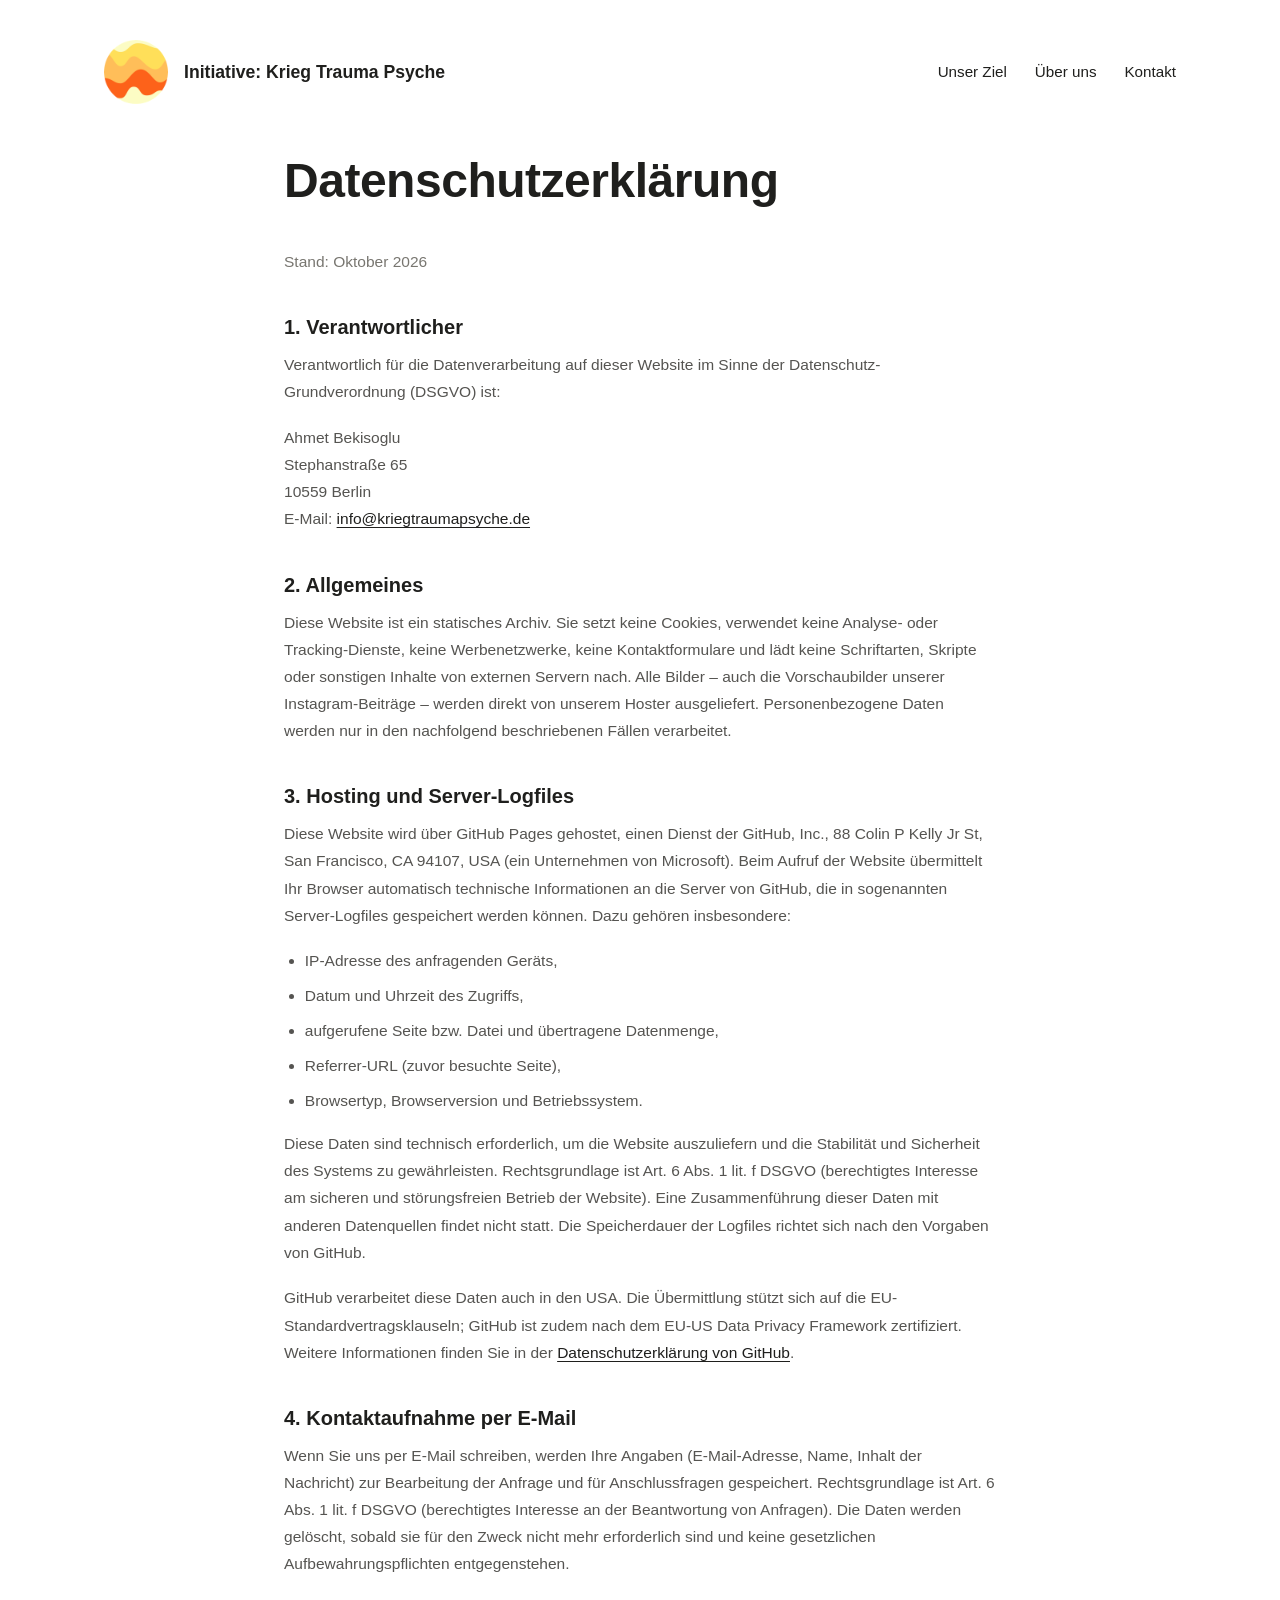
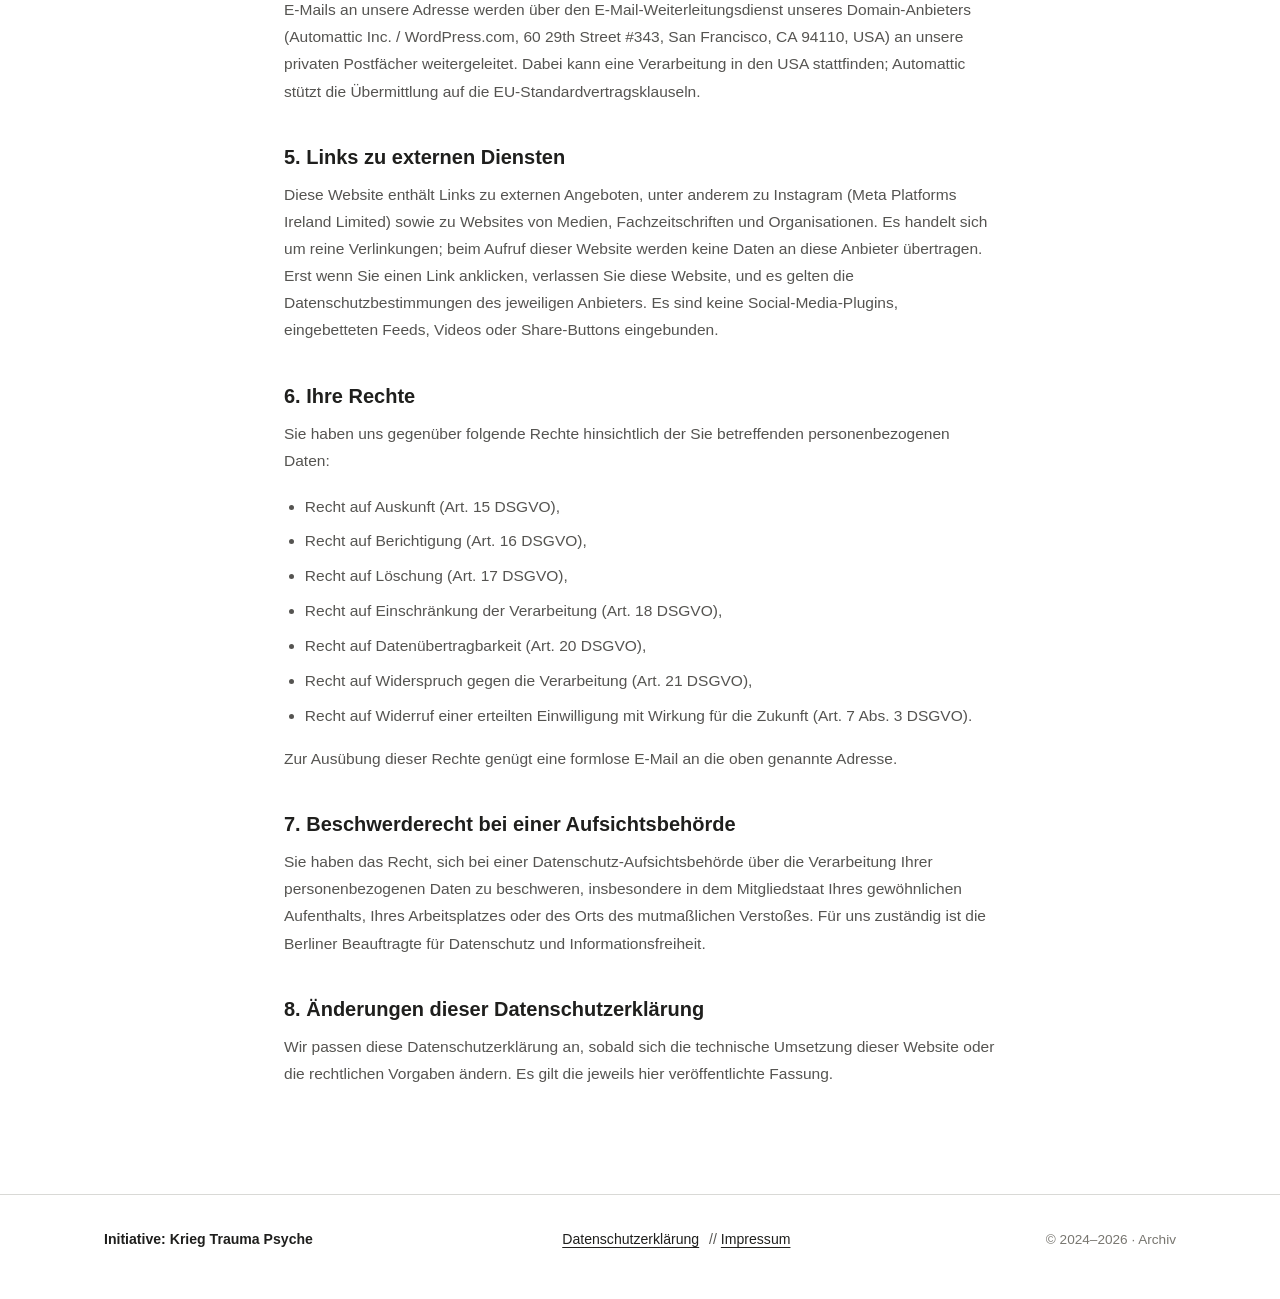
==== datenschutzerklarung/index.html @ 4f248b0d "Add files via upload" ====
<!doctype html>
<html lang="de">
<head>
  <meta charset="utf-8">
  <meta name="viewport" content="width=device-width, initial-scale=1">
  <title>Datenschutzerklärung – Initiative: Krieg Trauma Psyche</title>
  <meta name="robots" content="noindex">
  <link rel="canonical" href="https://kriegtraumapsyche.de/datenschutzerklarung/">
  <link rel="icon" href="../favicon.png" type="image/png">
  <link rel="apple-touch-icon" href="../apple-touch-icon.png">
  <link rel="stylesheet" href="../assets/css/style.css">
</head>
<body>
  <a class="skip-link" href="#inhalt">Zum Inhalt springen</a>

  <header class="site-header">
    <div class="wrap site-header__inner">
      <a class="brand" href="../" aria-label="Startseite: Initiative Krieg Trauma Psyche">
        <img src="../assets/img/logo.png" alt="" width="64" height="64">
        <span>Initiative: Krieg Trauma Psyche</span>
      </a>
      <nav class="site-nav" aria-label="Hauptnavigation">
        <ul>
          <li><a href="../unser-ziel/">Unser Ziel</a></li>
          <li><a href="../uber-uns/">Über uns</a></li>
          <li><a href="../#kontakt">Kontakt</a></li>
        </ul>
      </nav>
    </div>
  </header>

  <main id="inhalt" class="page legal">
    <article class="wrap wrap--narrow">
      <h1>Datenschutzerklärung</h1>
      <p class="meta">Stand: Oktober 2026</p>

      <h2>1. Verantwortlicher</h2>
      <p>Verantwortlich für die Datenverarbeitung auf dieser Website im Sinne der Datenschutz-Grundverordnung (DSGVO) ist:</p>
      <p>
        Ahmet Bekisoglu<br>
        Stephanstraße 65<br>
        10559 Berlin<br>
        E-Mail: <a href="mailto:info@kriegtraumapsyche.de">info@kriegtraumapsyche.de</a>
      </p>

      <h2>2. Allgemeines</h2>
      <p>Diese Website ist ein statisches Archiv. Sie setzt keine Cookies, verwendet keine Analyse- oder Tracking-Dienste, keine Werbenetzwerke, keine Kontaktformulare und lädt keine Schriftarten, Skripte oder sonstigen Inhalte von externen Servern nach. Alle Bilder – auch die Vorschaubilder unserer Instagram-Beiträge – werden direkt von unserem Hoster ausgeliefert. Personenbezogene Daten werden nur in den nachfolgend beschriebenen Fällen verarbeitet.</p>

      <h2>3. Hosting und Server-Logfiles</h2>
      <p>Diese Website wird über GitHub Pages gehostet, einen Dienst der GitHub, Inc., 88 Colin P Kelly Jr St, San Francisco, CA 94107, USA (ein Unternehmen von Microsoft). Beim Aufruf der Website übermittelt Ihr Browser automatisch technische Informationen an die Server von GitHub, die in sogenannten Server-Logfiles gespeichert werden können. Dazu gehören insbesondere:</p>
      <ul>
        <li>IP-Adresse des anfragenden Geräts,</li>
        <li>Datum und Uhrzeit des Zugriffs,</li>
        <li>aufgerufene Seite bzw. Datei und übertragene Datenmenge,</li>
        <li>Referrer-URL (zuvor besuchte Seite),</li>
        <li>Browsertyp, Browserversion und Betriebssystem.</li>
      </ul>
      <p>Diese Daten sind technisch erforderlich, um die Website auszuliefern und die Stabilität und Sicherheit des Systems zu gewährleisten. Rechtsgrundlage ist Art. 6 Abs. 1 lit. f DSGVO (berechtigtes Interesse am sicheren und störungsfreien Betrieb der Website). Eine Zusammenführung dieser Daten mit anderen Datenquellen findet nicht statt. Die Speicherdauer der Logfiles richtet sich nach den Vorgaben von GitHub.</p>
      <p>GitHub verarbeitet diese Daten auch in den USA. Die Übermittlung stützt sich auf die EU-Standardvertragsklauseln; GitHub ist zudem nach dem EU-US Data Privacy Framework zertifiziert. Weitere Informationen finden Sie in der <a href="https://docs.github.com/de/site-policy/privacy-policies/github-general-privacy-statement" rel="noopener">Datenschutzerklärung von GitHub</a>.</p>

      <h2>4. Kontaktaufnahme per E-Mail</h2>
      <p>Wenn Sie uns per E-Mail schreiben, werden Ihre Angaben (E-Mail-Adresse, Name, Inhalt der Nachricht) zur Bearbeitung der Anfrage und für Anschlussfragen gespeichert. Rechtsgrundlage ist Art. 6 Abs. 1 lit. f DSGVO (berechtigtes Interesse an der Beantwortung von Anfragen). Die Daten werden gelöscht, sobald sie für den Zweck nicht mehr erforderlich sind und keine gesetzlichen Aufbewahrungspflichten entgegenstehen.</p>
      <p>E-Mails an unsere Adresse werden über den E-Mail-Weiterleitungsdienst unseres Domain-Anbieters (Automattic Inc. / WordPress.com, 60 29th Street #343, San Francisco, CA 94110, USA) an unsere privaten Postfächer weitergeleitet. Dabei kann eine Verarbeitung in den USA stattfinden; Automattic stützt die Übermittlung auf die EU-Standardvertragsklauseln.</p>

      <h2>5. Links zu externen Diensten</h2>
      <p>Diese Website enthält Links zu externen Angeboten, unter anderem zu Instagram (Meta Platforms Ireland Limited) sowie zu Websites von Medien, Fachzeitschriften und Organisationen. Es handelt sich um reine Verlinkungen; beim Aufruf dieser Website werden keine Daten an diese Anbieter übertragen. Erst wenn Sie einen Link anklicken, verlassen Sie diese Website, und es gelten die Datenschutzbestimmungen des jeweiligen Anbieters. Es sind keine Social-Media-Plugins, eingebetteten Feeds, Videos oder Share-Buttons eingebunden.</p>

      <h2>6. Ihre Rechte</h2>
      <p>Sie haben uns gegenüber folgende Rechte hinsichtlich der Sie betreffenden personenbezogenen Daten:</p>
      <ul>
        <li>Recht auf Auskunft (Art. 15 DSGVO),</li>
        <li>Recht auf Berichtigung (Art. 16 DSGVO),</li>
        <li>Recht auf Löschung (Art. 17 DSGVO),</li>
        <li>Recht auf Einschränkung der Verarbeitung (Art. 18 DSGVO),</li>
        <li>Recht auf Datenübertragbarkeit (Art. 20 DSGVO),</li>
        <li>Recht auf Widerspruch gegen die Verarbeitung (Art. 21 DSGVO),</li>
        <li>Recht auf Widerruf einer erteilten Einwilligung mit Wirkung für die Zukunft (Art. 7 Abs. 3 DSGVO).</li>
      </ul>
      <p>Zur Ausübung dieser Rechte genügt eine formlose E-Mail an die oben genannte Adresse.</p>

      <h2>7. Beschwerderecht bei einer Aufsichtsbehörde</h2>
      <p>Sie haben das Recht, sich bei einer Datenschutz-Aufsichtsbehörde über die Verarbeitung Ihrer personenbezogenen Daten zu beschweren, insbesondere in dem Mitgliedstaat Ihres gewöhnlichen Aufenthalts, Ihres Arbeitsplatzes oder des Orts des mutmaßlichen Verstoßes. Für uns zuständig ist die Berliner Beauftragte für Datenschutz und Informationsfreiheit.</p>

      <h2>8. Änderungen dieser Datenschutzerklärung</h2>
      <p>Wir passen diese Datenschutzerklärung an, sobald sich die technische Umsetzung dieser Website oder die rechtlichen Vorgaben ändern. Es gilt die jeweils hier veröffentlichte Fassung.</p>
    </article>
  </main>

  <footer class="site-footer">
    <div class="wrap site-footer__inner">
      <a class="site-footer__title" href="../">Initiative: Krieg Trauma Psyche</a>
      <nav aria-label="Rechtliches">
        <a href="./" aria-current="page">Datenschutzerklärung</a> //
        <a href="../impressum/">Impressum</a>
      </nav>
      <small>© 2024–2026 · Archiv</small>
    </div>
  </footer>
</body>
</html>
---- assets/css/style.css ----
/* Initiative: Krieg Trauma Psyche – statische Website (GitHub Pages)
   Keine externen Schriften, keine Skripte, keine Cookies. */

:root {
  --bg: #ffffff;
  --bg-soft: #f6f5f2;
  --text: #555451;
  --heading: #1f1f1d;
  --muted: #787670;
  --line: #d9d9d6;
  --accent: #c4511f;      /* Orange aus dem Logo, dunkel genug für Text auf Weiß */
  --accent-soft: #fdf1e3; /* helles Gelb-Orange aus dem Logo */
  --radius: 10px;
  --wrap: 1120px;
  --font: -apple-system, BlinkMacSystemFont, "Segoe UI", Roboto, Oxygen-Sans, Ubuntu, Cantarell, "Helvetica Neue", sans-serif;
}

*, *::before, *::after { box-sizing: border-box; }

html { -webkit-text-size-adjust: 100%; scroll-behavior: smooth; }

body {
  margin: 0;
  background: var(--bg);
  color: var(--text);
  font-family: var(--font);
  font-size: 1rem;
  line-height: 1.75;
}

img { max-width: 100%; height: auto; display: block; }

a { color: var(--heading); text-decoration: underline; text-underline-offset: 3px; text-decoration-thickness: 1px; }
a:hover { color: var(--accent); }
a:focus-visible { outline: 2px solid var(--accent); outline-offset: 3px; border-radius: 2px; }

h1, h2, h3, h4 { color: var(--heading); line-height: 1.2; margin: 0 0 .6em; }
h1 { font-size: clamp(2rem, 4.5vw, 3rem); font-weight: 700; letter-spacing: -.01em; }
h2 { font-size: clamp(1.6rem, 3vw, 2.1rem); font-weight: 700; }
h3 { font-size: 1.15rem; font-weight: 700; }
p { margin: 0 0 1.2em; }

.wrap { width: 100%; max-width: var(--wrap); margin: 0 auto; padding: 0 24px; }
.wrap--narrow { max-width: 760px; }

.skip-link { position: absolute; left: -9999px; top: 0; }
.skip-link:focus { left: 16px; top: 16px; background: var(--heading); color: #fff; padding: 8px 14px; z-index: 10; }

/* ---------- Kopfbereich ---------- */
.site-header { padding: 40px 0 24px; }
.site-header__inner { display: flex; align-items: center; justify-content: space-between; gap: 24px; }
.brand { display: flex; align-items: center; gap: 16px; text-decoration: none; color: var(--heading); }
.brand img { width: 64px; height: 64px; }
.brand span { font-weight: 700; font-size: 1.1rem; line-height: 1.3; }
.site-nav ul { list-style: none; display: flex; gap: 28px; margin: 0; padding: 0; }
.site-nav a { text-decoration: none; font-size: .95rem; color: var(--heading); padding: 4px 0; border-bottom: 1px solid transparent; }
.site-nav a:hover, .site-nav a[aria-current="page"] { border-bottom-color: currentColor; color: var(--heading); }

/* ---------- Archiv-Hinweis ---------- */
.notice {
  background: var(--accent-soft);
  border-left: 4px solid var(--accent);
  border-radius: var(--radius);
  padding: 20px 24px;
  margin: 8px 0 0;
  font-size: 1.02rem;
  color: var(--heading);
}
.notice strong { display: block; margin-bottom: 4px; text-transform: uppercase; letter-spacing: .06em; font-size: .78rem; color: var(--accent); }
.notice p:last-child { margin-bottom: 0; }

/* ---------- Abschnitte ---------- */
.section { padding: 72px 0; }
.section--soft { background: var(--bg-soft); }
.section__lead { font-size: 1.12rem; font-weight: 600; color: var(--heading); max-width: 820px; line-height: 1.6; }

.hero { padding: 32px 0 8px; }

.split { display: grid; grid-template-columns: 1fr 1fr; gap: 56px; align-items: center; }
.split__text p { font-size: 1.05rem; }

.gallery { display: grid; grid-template-columns: 1fr 1fr; gap: 8px; }
.gallery img { width: 100%; height: 100%; aspect-ratio: 4 / 5; object-fit: cover; border-radius: 4px; }

.link-arrow { font-weight: 700; }
.link-arrow::after { content: " →"; }

/* Karten: Vorträge, Social Media, Fokus-Setting */
.cards { display: grid; grid-template-columns: repeat(3, 1fr); gap: 40px; margin-top: 48px; }
.card img { width: 100%; max-width: 260px; aspect-ratio: 1; object-fit: contain; margin: 0 auto 20px; mix-blend-mode: multiply; } /* weißer Bildhintergrund verschmilzt mit Beige */
.card h3 { margin-bottom: .5em; }
.card p { font-size: .95rem; margin: 0; }

/* Auszeichnungen */
.awards { display: grid; grid-template-columns: 1fr 1fr; gap: 24px; margin-top: 32px; }
.award { border: 1px solid var(--line); border-radius: var(--radius); padding: 28px; background: var(--bg); }
.award__year { display: inline-block; font-size: .8rem; font-weight: 700; color: var(--accent); letter-spacing: .06em; text-transform: uppercase; margin-bottom: 8px; }
.award h3 { font-size: 1.3rem; margin: 0 0 .3em; hyphens: auto; }
.award p { margin: 0; color: var(--muted); font-size: .95rem; }

/* Instagram-Archiv (lokale Vorschaubilder, keine Einbettung) */
.insta { display: grid; grid-template-columns: repeat(3, 1fr); gap: 8px; margin-top: 32px; }
.insta a { display: block; overflow: hidden; border-radius: 4px; }
.insta img { width: 100%; aspect-ratio: 1; object-fit: cover; transition: transform .3s ease, opacity .3s ease; }
.insta a:hover img { transform: scale(1.03); opacity: .9; }
.insta-more { margin-top: 20px; }

/* Team */
.team { display: grid; grid-template-columns: 1fr 1fr; gap: 56px; margin-top: 40px; }
.person { display: grid; grid-template-columns: 160px 1fr; gap: 28px; align-items: start; }
.person img { width: 160px; height: 160px; border-radius: 50%; object-fit: cover; background: var(--bg-soft); }
.person h3 { font-size: 1.5rem; margin-bottom: .4em; }
.person p { margin: 0; }

/* Kontakt */
.contact { display: grid; grid-template-columns: 1.2fr 1fr; gap: 56px; align-items: start; }
.contact__box { border: 1px solid var(--line); border-radius: var(--radius); padding: 28px; }
.contact__box dl { margin: 0; }
.contact__box dt { font-size: .8rem; text-transform: uppercase; letter-spacing: .06em; color: var(--muted); }
.contact__box dd { margin: 0 0 16px; font-size: 1.05rem; }
.contact__box dd:last-child { margin-bottom: 0; }
.button {
  display: inline-block; background: var(--heading); color: #fff; text-decoration: none;
  padding: 12px 22px; border-radius: 999px; font-weight: 600; font-size: .95rem; margin-top: 8px;
}
.button:hover { background: var(--accent); color: #fff; }

/* ---------- Unterseiten (Fließtext) ---------- */
.page { padding: 24px 0 88px; }
.page h1 { margin-bottom: .8em; }
.page h2 { font-size: 1.45rem; margin-top: 2em; }
.page h3 { font-size: 1.1rem; margin-top: 1.6em; }
.page figure { margin: 2.2em 0; }
.page figure img { width: 100%; border-radius: 4px; }
.page figcaption { font-size: .85rem; color: var(--muted); margin-top: 10px; line-height: 1.5; overflow-wrap: anywhere; }
.page blockquote { margin: 1.6em 0; padding: 4px 0 4px 22px; border-left: 3px solid var(--accent); font-style: italic; color: var(--heading); }
.page ul, .page ol { padding-left: 1.3em; }
.page li { margin-bottom: .5em; }
.sources { font-size: .88rem; line-height: 1.6; list-style: none; padding-left: 0 !important; overflow-wrap: anywhere; }
.sources li { padding-left: 2.2em; text-indent: -2.2em; }
.legal h2 { font-size: 1.25rem; }
.legal p, .legal li { font-size: .97rem; }
.meta { color: var(--muted); font-size: .9rem; }

/* ---------- Fußbereich ---------- */
.site-footer { border-top: 1px solid var(--line); padding: 32px 0 48px; font-size: .88rem; }
.site-footer__inner { display: flex; justify-content: space-between; gap: 16px 32px; flex-wrap: wrap; align-items: baseline; }
.site-footer__title { font-weight: 700; color: var(--heading); text-decoration: none; }
.site-footer nav a { margin-right: 6px; }
.site-footer small { color: var(--muted); font-size: .85rem; }

/* ---------- Mobil ---------- */
@media (max-width: 900px) {
  .split, .contact { grid-template-columns: 1fr; gap: 40px; }
  .cards { grid-template-columns: 1fr; gap: 48px; }
  .card { max-width: 520px; }
  .card img { margin-left: 0; max-width: 200px; }
  .team { grid-template-columns: 1fr; gap: 40px; }
}

@media (max-width: 600px) {
  .wrap { padding: 0 16px; }
  .site-header { padding: 24px 0 12px; }
  .site-header__inner { flex-direction: column; align-items: flex-start; gap: 16px; }
  .brand img { width: 52px; height: 52px; }
  .section { padding: 56px 0; }
  .awards { grid-template-columns: 1fr; }
  .person { grid-template-columns: 96px 1fr; gap: 18px; }
  .person img { width: 96px; height: 96px; }
  .person h3 { font-size: 1.25rem; }
  .insta { gap: 4px; }
}

@media (prefers-reduced-motion: reduce) {
  html { scroll-behavior: auto; }
  .insta img { transition: none; }
}
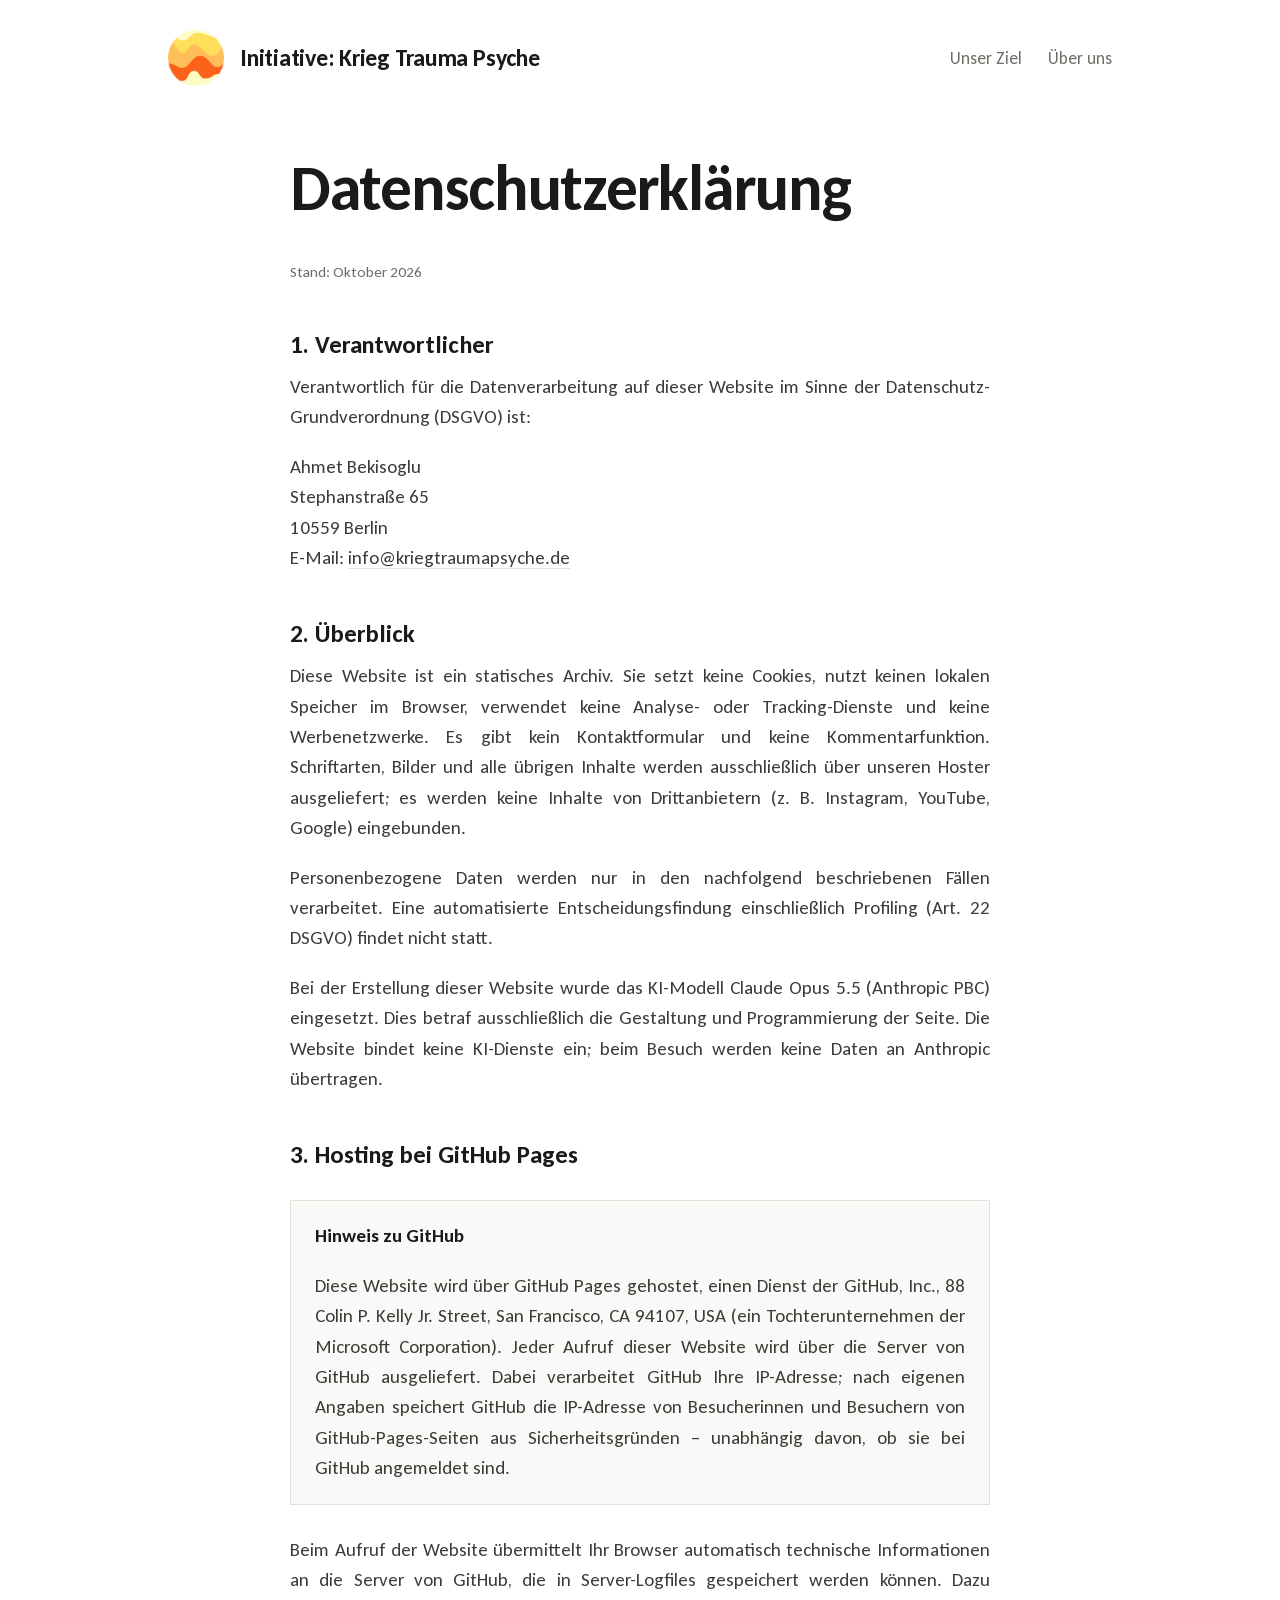
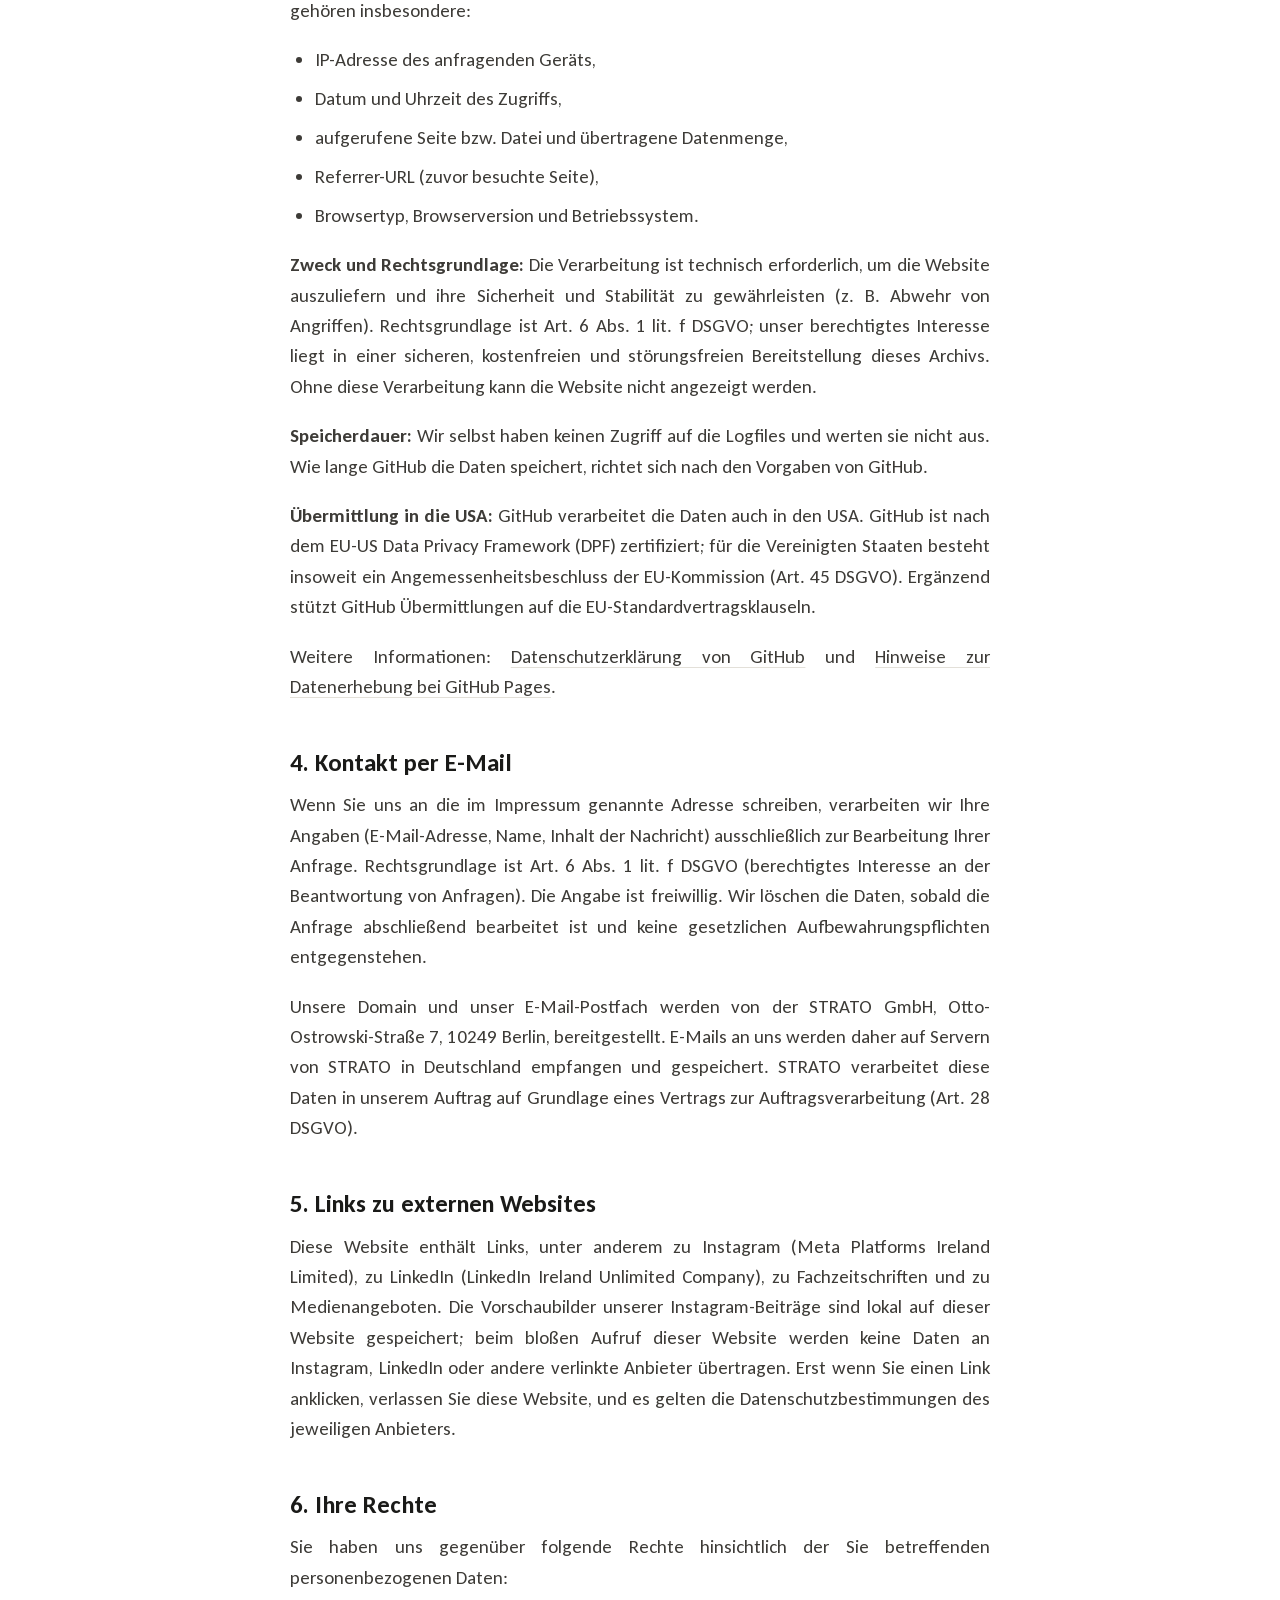
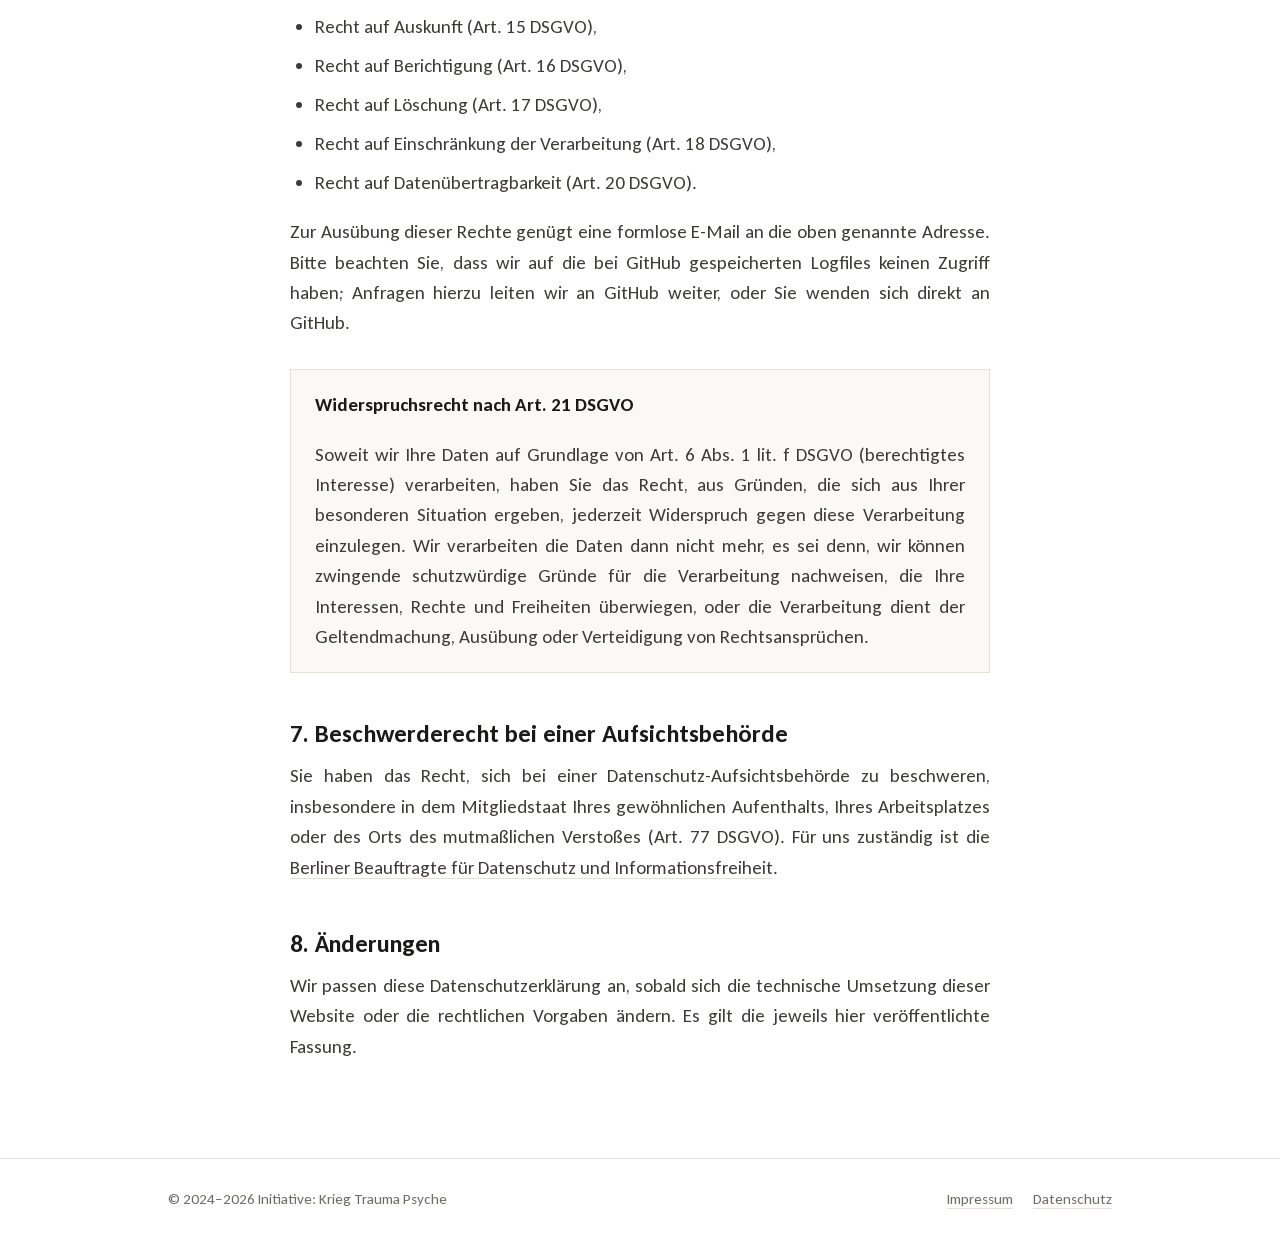
==== commit 1af3ec3b: "Add files via upload" ====
--- a/datenschutzerklarung/index.html
+++ b/datenschutzerklarung/index.html
@@ -3,6 +3,7 @@
 <head>
   <meta charset="utf-8">
   <meta name="viewport" content="width=device-width, initial-scale=1">
+  <meta name="color-scheme" content="light dark">
   <title>Datenschutzerklärung – Initiative: Krieg Trauma Psyche</title>
   <meta name="robots" content="noindex">
   <link rel="canonical" href="https://kriegtraumapsyche.de/datenschutzerklarung/">
@@ -16,22 +17,21 @@
   <header class="site-header">
     <div class="wrap site-header__inner">
       <a class="brand" href="../" aria-label="Startseite: Initiative Krieg Trauma Psyche">
-        <img src="../assets/img/logo.png" alt="" width="64" height="64">
+        <img src="../assets/img/logo.png" alt="" width="56" height="56">
         <span>Initiative: Krieg Trauma Psyche</span>
       </a>
       <nav class="site-nav" aria-label="Hauptnavigation">
         <ul>
           <li><a href="../unser-ziel/">Unser Ziel</a></li>
           <li><a href="../uber-uns/">Über uns</a></li>
-          <li><a href="../#kontakt">Kontakt</a></li>
         </ul>
       </nav>
     </div>
   </header>
 
   <main id="inhalt" class="page legal">
-    <article class="wrap wrap--narrow">
-      <h1>Datenschutzerklärung</h1>
+    <article class="wrap wrap--narrow justify">
+      <h1>Datenschutz&shy;erklärung</h1>
       <p class="meta">Stand: Oktober 2026</p>
 
       <h2>1. Verantwortlicher</h2>
@@ -43,11 +43,17 @@
         E-Mail: <a href="mailto:info@kriegtraumapsyche.de">info@kriegtraumapsyche.de</a>
       </p>
 
-      <h2>2. Allgemeines</h2>
-      <p>Diese Website ist ein statisches Archiv. Sie setzt keine Cookies, verwendet keine Analyse- oder Tracking-Dienste, keine Werbenetzwerke, keine Kontaktformulare und lädt keine Schriftarten, Skripte oder sonstigen Inhalte von externen Servern nach. Alle Bilder – auch die Vorschaubilder unserer Instagram-Beiträge – werden direkt von unserem Hoster ausgeliefert. Personenbezogene Daten werden nur in den nachfolgend beschriebenen Fällen verarbeitet.</p>
+      <h2>2. Überblick</h2>
+      <p>Diese Website ist ein statisches Archiv. Sie setzt keine Cookies, nutzt keinen lokalen Speicher im Browser, verwendet keine Analyse- oder Tracking-Dienste und keine Werbenetzwerke. Es gibt kein Kontaktformular und keine Kommentarfunktion. Schriftarten, Bilder und alle übrigen Inhalte werden ausschließlich über unseren Hoster ausgeliefert; es werden keine Inhalte von Drittanbietern (z.&nbsp;B. Instagram, YouTube, Google) eingebunden.</p>
+      <p>Personenbezogene Daten werden nur in den nachfolgend beschriebenen Fällen verarbeitet. Eine automatisierte Entscheidungsfindung einschließlich Profiling (Art. 22 DSGVO) findet nicht statt.</p>
+      <p>Bei der Erstellung dieser Website wurde das KI-Modell Claude Opus 5.5 (Anthropic PBC) eingesetzt. Dies betraf ausschließlich die Gestaltung und Programmierung der Seite. Die Website bindet keine KI-Dienste ein; beim Besuch werden keine Daten an Anthropic übertragen.</p>
 
-      <h2>3. Hosting und Server-Logfiles</h2>
-      <p>Diese Website wird über GitHub Pages gehostet, einen Dienst der GitHub, Inc., 88 Colin P Kelly Jr St, San Francisco, CA 94107, USA (ein Unternehmen von Microsoft). Beim Aufruf der Website übermittelt Ihr Browser automatisch technische Informationen an die Server von GitHub, die in sogenannten Server-Logfiles gespeichert werden können. Dazu gehören insbesondere:</p>
+      <h2>3. Hosting bei GitHub Pages</h2>
+      <div class="callout">
+        <p>Hinweis zu GitHub</p>
+        <p>Diese Website wird über GitHub Pages gehostet, einen Dienst der GitHub, Inc., 88 Colin P. Kelly Jr. Street, San Francisco, CA 94107, USA (ein Tochterunternehmen der Microsoft Corporation). Jeder Aufruf dieser Website wird über die Server von GitHub ausgeliefert. Dabei verarbeitet GitHub Ihre IP-Adresse; nach eigenen Angaben speichert GitHub die IP-Adresse von Besucherinnen und Besuchern von GitHub-Pages-Seiten aus Sicherheitsgründen – unabhängig davon, ob sie bei GitHub angemeldet sind.</p>
+      </div>
+      <p>Beim Aufruf der Website übermittelt Ihr Browser automatisch technische Informationen an die Server von GitHub, die in Server-Logfiles gespeichert werden können. Dazu gehören insbesondere:</p>
       <ul>
         <li>IP-Adresse des anfragenden Geräts,</li>
         <li>Datum und Uhrzeit des Zugriffs,</li>
@@ -55,15 +61,17 @@
         <li>Referrer-URL (zuvor besuchte Seite),</li>
         <li>Browsertyp, Browserversion und Betriebssystem.</li>
       </ul>
-      <p>Diese Daten sind technisch erforderlich, um die Website auszuliefern und die Stabilität und Sicherheit des Systems zu gewährleisten. Rechtsgrundlage ist Art. 6 Abs. 1 lit. f DSGVO (berechtigtes Interesse am sicheren und störungsfreien Betrieb der Website). Eine Zusammenführung dieser Daten mit anderen Datenquellen findet nicht statt. Die Speicherdauer der Logfiles richtet sich nach den Vorgaben von GitHub.</p>
-      <p>GitHub verarbeitet diese Daten auch in den USA. Die Übermittlung stützt sich auf die EU-Standardvertragsklauseln; GitHub ist zudem nach dem EU-US Data Privacy Framework zertifiziert. Weitere Informationen finden Sie in der <a href="https://docs.github.com/de/site-policy/privacy-policies/github-general-privacy-statement" rel="noopener">Datenschutzerklärung von GitHub</a>.</p>
+      <p><strong>Zweck und Rechtsgrundlage:</strong> Die Verarbeitung ist technisch erforderlich, um die Website auszuliefern und ihre Sicherheit und Stabilität zu gewährleisten (z.&nbsp;B. Abwehr von Angriffen). Rechtsgrundlage ist Art. 6 Abs. 1 lit. f DSGVO; unser berechtigtes Interesse liegt in einer sicheren, kostenfreien und störungsfreien Bereitstellung dieses Archivs. Ohne diese Verarbeitung kann die Website nicht angezeigt werden.</p>
+      <p><strong>Speicherdauer:</strong> Wir selbst haben keinen Zugriff auf die Logfiles und werten sie nicht aus. Wie lange GitHub die Daten speichert, richtet sich nach den Vorgaben von GitHub.</p>
+      <p><strong>Übermittlung in die USA:</strong> GitHub verarbeitet die Daten auch in den USA. GitHub ist nach dem EU-US Data Privacy Framework (DPF) zertifiziert; für die Vereinigten Staaten besteht insoweit ein Angemessenheitsbeschluss der EU-Kommission (Art. 45 DSGVO). Ergänzend stützt GitHub Übermittlungen auf die EU-Standardvertragsklauseln.</p>
+      <p>Weitere Informationen: <a href="https://docs.github.com/de/site-policy/privacy-policies/github-general-privacy-statement" rel="noopener">Datenschutzerklärung von GitHub</a> und <a href="https://docs.github.com/de/pages/getting-started-with-github-pages/what-is-github-pages" rel="noopener">Hinweise zur Datenerhebung bei GitHub Pages</a>.</p>
 
-      <h2>4. Kontaktaufnahme per E-Mail</h2>
-      <p>Wenn Sie uns per E-Mail schreiben, werden Ihre Angaben (E-Mail-Adresse, Name, Inhalt der Nachricht) zur Bearbeitung der Anfrage und für Anschlussfragen gespeichert. Rechtsgrundlage ist Art. 6 Abs. 1 lit. f DSGVO (berechtigtes Interesse an der Beantwortung von Anfragen). Die Daten werden gelöscht, sobald sie für den Zweck nicht mehr erforderlich sind und keine gesetzlichen Aufbewahrungspflichten entgegenstehen.</p>
-      <p>E-Mails an unsere Adresse werden über den E-Mail-Weiterleitungsdienst unseres Domain-Anbieters (Automattic Inc. / WordPress.com, 60 29th Street #343, San Francisco, CA 94110, USA) an unsere privaten Postfächer weitergeleitet. Dabei kann eine Verarbeitung in den USA stattfinden; Automattic stützt die Übermittlung auf die EU-Standardvertragsklauseln.</p>
+      <h2>4. Kontakt per E-Mail</h2>
+      <p>Wenn Sie uns an die im Impressum genannte Adresse schreiben, verarbeiten wir Ihre Angaben (E-Mail-Adresse, Name, Inhalt der Nachricht) ausschließlich zur Bearbeitung Ihrer Anfrage. Rechtsgrundlage ist Art. 6 Abs. 1 lit. f DSGVO (berechtigtes Interesse an der Beantwortung von Anfragen). Die Angabe ist freiwillig. Wir löschen die Daten, sobald die Anfrage abschließend bearbeitet ist und keine gesetzlichen Aufbewahrungspflichten entgegenstehen.</p>
+      <p>Unsere Domain und unser E-Mail-Postfach werden von der STRATO GmbH, Otto-Ostrowski-Straße 7, 10249 Berlin, bereitgestellt. E-Mails an uns werden daher auf Servern von STRATO in Deutschland empfangen und gespeichert. STRATO verarbeitet diese Daten in unserem Auftrag auf Grundlage eines Vertrags zur Auftragsverarbeitung (Art. 28 DSGVO).</p>
 
-      <h2>5. Links zu externen Diensten</h2>
-      <p>Diese Website enthält Links zu externen Angeboten, unter anderem zu Instagram (Meta Platforms Ireland Limited) sowie zu Websites von Medien, Fachzeitschriften und Organisationen. Es handelt sich um reine Verlinkungen; beim Aufruf dieser Website werden keine Daten an diese Anbieter übertragen. Erst wenn Sie einen Link anklicken, verlassen Sie diese Website, und es gelten die Datenschutzbestimmungen des jeweiligen Anbieters. Es sind keine Social-Media-Plugins, eingebetteten Feeds, Videos oder Share-Buttons eingebunden.</p>
+      <h2>5. Links zu externen Websites</h2>
+      <p>Diese Website enthält Links, unter anderem zu Instagram (Meta Platforms Ireland Limited), zu LinkedIn (LinkedIn Ireland Unlimited Company), zu Fachzeitschriften und zu Medienangeboten. Die Vorschaubilder unserer Instagram-Beiträge sind lokal auf dieser Website gespeichert; beim bloßen Aufruf dieser Website werden keine Daten an Instagram, LinkedIn oder andere verlinkte Anbieter übertragen. Erst wenn Sie einen Link anklicken, verlassen Sie diese Website, und es gelten die Datenschutzbestimmungen des jeweiligen Anbieters.</p>
 
       <h2>6. Ihre Rechte</h2>
       <p>Sie haben uns gegenüber folgende Rechte hinsichtlich der Sie betreffenden personenbezogenen Daten:</p>
@@ -72,28 +80,30 @@
         <li>Recht auf Berichtigung (Art. 16 DSGVO),</li>
         <li>Recht auf Löschung (Art. 17 DSGVO),</li>
         <li>Recht auf Einschränkung der Verarbeitung (Art. 18 DSGVO),</li>
-        <li>Recht auf Datenübertragbarkeit (Art. 20 DSGVO),</li>
-        <li>Recht auf Widerspruch gegen die Verarbeitung (Art. 21 DSGVO),</li>
-        <li>Recht auf Widerruf einer erteilten Einwilligung mit Wirkung für die Zukunft (Art. 7 Abs. 3 DSGVO).</li>
+        <li>Recht auf Datenübertragbarkeit (Art. 20 DSGVO).</li>
       </ul>
-      <p>Zur Ausübung dieser Rechte genügt eine formlose E-Mail an die oben genannte Adresse.</p>
+      <p>Zur Ausübung dieser Rechte genügt eine formlose E-Mail an die oben genannte Adresse. Bitte beachten Sie, dass wir auf die bei GitHub gespeicherten Logfiles keinen Zugriff haben; Anfragen hierzu leiten wir an GitHub weiter, oder Sie wenden sich direkt an GitHub.</p>
+
+      <div class="callout">
+        <p>Widerspruchsrecht nach Art. 21 DSGVO</p>
+        <p>Soweit wir Ihre Daten auf Grundlage von Art. 6 Abs. 1 lit. f DSGVO (berechtigtes Interesse) verarbeiten, haben Sie das Recht, aus Gründen, die sich aus Ihrer besonderen Situation ergeben, jederzeit Widerspruch gegen diese Verarbeitung einzulegen. Wir verarbeiten die Daten dann nicht mehr, es sei denn, wir können zwingende schutzwürdige Gründe für die Verarbeitung nachweisen, die Ihre Interessen, Rechte und Freiheiten überwiegen, oder die Verarbeitung dient der Geltendmachung, Ausübung oder Verteidigung von Rechtsansprüchen.</p>
+      </div>
 
       <h2>7. Beschwerderecht bei einer Aufsichtsbehörde</h2>
-      <p>Sie haben das Recht, sich bei einer Datenschutz-Aufsichtsbehörde über die Verarbeitung Ihrer personenbezogenen Daten zu beschweren, insbesondere in dem Mitgliedstaat Ihres gewöhnlichen Aufenthalts, Ihres Arbeitsplatzes oder des Orts des mutmaßlichen Verstoßes. Für uns zuständig ist die Berliner Beauftragte für Datenschutz und Informationsfreiheit.</p>
+      <p>Sie haben das Recht, sich bei einer Datenschutz-Aufsichtsbehörde zu beschweren, insbesondere in dem Mitgliedstaat Ihres gewöhnlichen Aufenthalts, Ihres Arbeitsplatzes oder des Orts des mutmaßlichen Verstoßes (Art. 77 DSGVO). Für uns zuständig ist die <a href="https://www.datenschutz-berlin.de/" rel="noopener">Berliner Beauftragte für Datenschutz und Informationsfreiheit</a>.</p>
 
-      <h2>8. Änderungen dieser Datenschutzerklärung</h2>
+      <h2>8. Änderungen</h2>
       <p>Wir passen diese Datenschutzerklärung an, sobald sich die technische Umsetzung dieser Website oder die rechtlichen Vorgaben ändern. Es gilt die jeweils hier veröffentlichte Fassung.</p>
     </article>
   </main>
 
   <footer class="site-footer">
     <div class="wrap site-footer__inner">
-      <a class="site-footer__title" href="../">Initiative: Krieg Trauma Psyche</a>
+      <span>© 2024–2026 Initiative: Krieg Trauma Psyche</span>
       <nav aria-label="Rechtliches">
-        <a href="./" aria-current="page">Datenschutzerklärung</a> //
         <a href="../impressum/">Impressum</a>
+        <a href="./" aria-current="page">Datenschutz</a>
       </nav>
-      <small>© 2024–2026 · Archiv</small>
     </div>
   </footer>
 </body>
--- a/assets/css/style.css
+++ b/assets/css/style.css
@@ -1,18 +1,50 @@
-/* Initiative: Krieg Trauma Psyche – statische Website (GitHub Pages)
+/* Initiative: Krieg Trauma Psyche – statisches Archiv (GitHub Pages)
    Keine externen Schriften, keine Skripte, keine Cookies. */
+
+/* Schrift: Calibri, falls auf dem Gerät installiert (Windows, Office),
+   sonst Carlito – frei lizenziert (SIL OFL, siehe assets/fonts/OFL.txt) und metrisch identisch. */
+@font-face { font-family: "KTP Calibri"; font-style: normal; font-weight: 400; font-display: swap;
+  src: local("Calibri"), local("Calibri Regular"), local("Calibri-Regular"), url("../fonts/carlito-400-latin.woff2") format("woff2");
+  unicode-range: U+0000-00FF, U+0131, U+0152-0153, U+02BB-02BC, U+02C6, U+02DA, U+02DC, U+0304, U+0308, U+0329, U+2000-206F, U+20AC, U+2122, U+2191, U+2193, U+2212, U+2215, U+FEFF, U+FFFD; }
+@font-face { font-family: "KTP Calibri"; font-style: normal; font-weight: 400; font-display: swap;
+  src: local("Calibri"), local("Calibri Regular"), local("Calibri-Regular"), url("../fonts/carlito-400-latin-ext.woff2") format("woff2");
+  unicode-range: U+0100-02BA, U+02BD-02C5, U+02C7-02CC, U+02CE-02D7, U+02DD-02FF, U+0304, U+0308, U+0329, U+1D00-1DBF, U+1E00-1E9F, U+1EF2-1EFF, U+2020, U+20A0-20AB, U+20AD-20C4, U+2113, U+2C60-2C7F, U+A720-A7FF; }
+@font-face { font-family: "KTP Calibri"; font-style: normal; font-weight: 700; font-display: swap;
+  src: local("Calibri Bold"), local("Calibri-Bold"), url("../fonts/carlito-700-latin.woff2") format("woff2");
+  unicode-range: U+0000-00FF, U+0131, U+0152-0153, U+02BB-02BC, U+02C6, U+02DA, U+02DC, U+0304, U+0308, U+0329, U+2000-206F, U+20AC, U+2122, U+2191, U+2193, U+2212, U+2215, U+FEFF, U+FFFD; }
+@font-face { font-family: "KTP Calibri"; font-style: normal; font-weight: 700; font-display: swap;
+  src: local("Calibri Bold"), local("Calibri-Bold"), url("../fonts/carlito-700-latin-ext.woff2") format("woff2");
+  unicode-range: U+0100-02BA, U+02BD-02C5, U+02C7-02CC, U+02CE-02D7, U+02DD-02FF, U+0304, U+0308, U+0329, U+1D00-1DBF, U+1E00-1E9F, U+1EF2-1EFF, U+2020, U+20A0-20AB, U+20AD-20C4, U+2113, U+2C60-2C7F, U+A720-A7FF; }
+@font-face { font-family: "KTP Calibri"; font-style: italic; font-weight: 400; font-display: swap;
+  src: local("Calibri Italic"), local("Calibri-Italic"), url("../fonts/carlito-400-italic-latin.woff2") format("woff2");
+  unicode-range: U+0000-00FF, U+0131, U+0152-0153, U+02BB-02BC, U+02C6, U+02DA, U+02DC, U+0304, U+0308, U+0329, U+2000-206F, U+20AC, U+2122, U+2191, U+2193, U+2212, U+2215, U+FEFF, U+FFFD; }
+@font-face { font-family: "KTP Calibri"; font-style: italic; font-weight: 400; font-display: swap;
+  src: local("Calibri Italic"), local("Calibri-Italic"), url("../fonts/carlito-400-italic-latin-ext.woff2") format("woff2");
+  unicode-range: U+0100-02BA, U+02BD-02C5, U+02C7-02CC, U+02CE-02D7, U+02DD-02FF, U+0304, U+0308, U+0329, U+1D00-1DBF, U+1E00-1E9F, U+1EF2-1EFF, U+2020, U+20A0-20AB, U+20AD-20C4, U+2113, U+2C60-2C7F, U+A720-A7FF; }
 
 :root {
   --bg: #ffffff;
-  --bg-soft: #f6f5f2;
-  --text: #555451;
-  --heading: #1f1f1d;
-  --muted: #787670;
-  --line: #d9d9d6;
-  --accent: #c4511f;      /* Orange aus dem Logo, dunkel genug für Text auf Weiß */
-  --accent-soft: #fdf1e3; /* helles Gelb-Orange aus dem Logo */
-  --radius: 10px;
-  --wrap: 1120px;
-  --font: -apple-system, BlinkMacSystemFont, "Segoe UI", Roboto, Oxygen-Sans, Ubuntu, Cantarell, "Helvetica Neue", sans-serif;
+  --card: #faf9f7;
+  --text: #3d3b37;
+  --heading: #1a1a18;
+  --muted: #6f6c65;
+  --line: #e3e0d9;
+  --accent: #b0471a;   /* Orange aus dem Logo, dunkel genug für Text */
+  --wrap: 1000px;
+  --narrow: 700px;
+  --font: "KTP Calibri", Calibri, Carlito, "Segoe UI", "Helvetica Neue", Arial, sans-serif;
+}
+
+@media (prefers-color-scheme: dark) {
+  :root {
+    --bg: #151413;
+    --card: #1c1a18;
+    --text: #d4d0c8;
+    --heading: #f4f2ed;
+    --muted: #9c988f;
+    --line: #2e2c29;
+    --accent: #f0884a;
+  }
 }
 
 *, *::before, *::after { box-sizing: border-box; }
@@ -24,154 +56,173 @@
   background: var(--bg);
   color: var(--text);
   font-family: var(--font);
-  font-size: 1rem;
-  line-height: 1.75;
+  font-size: 1.1875rem;   /* Calibri läuft klein – 19px liest sich wie 16–17px anderer Schriften */
+  line-height: 1.6;
 }
 
 img { max-width: 100%; height: auto; display: block; }
 
-a { color: var(--heading); text-decoration: underline; text-underline-offset: 3px; text-decoration-thickness: 1px; }
-a:hover { color: var(--accent); }
+a { color: inherit; text-decoration: underline; text-decoration-color: var(--line); text-decoration-thickness: 1px; text-underline-offset: 4px; transition: text-decoration-color .15s ease, color .15s ease; }
+a:hover { color: var(--accent); text-decoration-color: currentColor; }
 a:focus-visible { outline: 2px solid var(--accent); outline-offset: 3px; border-radius: 2px; }
 
-h1, h2, h3, h4 { color: var(--heading); line-height: 1.2; margin: 0 0 .6em; }
-h1 { font-size: clamp(2rem, 4.5vw, 3rem); font-weight: 700; letter-spacing: -.01em; }
-h2 { font-size: clamp(1.6rem, 3vw, 2.1rem); font-weight: 700; }
-h3 { font-size: 1.15rem; font-weight: 700; }
-p { margin: 0 0 1.2em; }
-
-.wrap { width: 100%; max-width: var(--wrap); margin: 0 auto; padding: 0 24px; }
-.wrap--narrow { max-width: 760px; }
+h1, h2, h3 { color: var(--heading); margin: 0 0 .5em; font-weight: 700; line-height: 1.15; }
+h1 { font-size: clamp(2.6rem, 6.5vw, 4rem); letter-spacing: -.02em; line-height: 1.02; }
+h3 { font-size: 1.3rem; }
+p { margin: 0 0 1em; }
+p:last-child { margin-bottom: 0; }
+
+/* Blocksatz für Fließtext, mit Silbentrennung gegen Lücken */
+.justify p, p.justify {
+  text-align: justify;
+  -webkit-hyphens: auto;
+  hyphens: auto;
+  hyphenate-limit-chars: 6 3 2;
+}
+.justify .label, .justify .note, .justify .more, .justify .meta { text-align: left; }
+
+.wrap { width: 100%; max-width: var(--wrap); margin: 0 auto; padding: 0 28px; }
+.wrap--narrow { max-width: calc(var(--narrow) + 56px); }
 
 .skip-link { position: absolute; left: -9999px; top: 0; }
-.skip-link:focus { left: 16px; top: 16px; background: var(--heading); color: #fff; padding: 8px 14px; z-index: 10; }
+.skip-link:focus { left: 16px; top: 16px; background: var(--heading); color: var(--bg); padding: 8px 14px; z-index: 10; }
+
+.icon { width: 40px; height: 40px; fill: none; stroke: var(--accent); stroke-width: 1.4; stroke-linecap: round; stroke-linejoin: round; flex: none; }
 
 /* ---------- Kopfbereich ---------- */
-.site-header { padding: 40px 0 24px; }
-.site-header__inner { display: flex; align-items: center; justify-content: space-between; gap: 24px; }
+.site-header { padding: 30px 0; }
+.site-header__inner { display: flex; align-items: center; justify-content: space-between; gap: 20px; }
 .brand { display: flex; align-items: center; gap: 16px; text-decoration: none; color: var(--heading); }
-.brand img { width: 64px; height: 64px; }
-.brand span { font-weight: 700; font-size: 1.1rem; line-height: 1.3; }
-.site-nav ul { list-style: none; display: flex; gap: 28px; margin: 0; padding: 0; }
-.site-nav a { text-decoration: none; font-size: .95rem; color: var(--heading); padding: 4px 0; border-bottom: 1px solid transparent; }
-.site-nav a:hover, .site-nav a[aria-current="page"] { border-bottom-color: currentColor; color: var(--heading); }
-
-/* ---------- Archiv-Hinweis ---------- */
-.notice {
-  background: var(--accent-soft);
-  border-left: 4px solid var(--accent);
-  border-radius: var(--radius);
-  padding: 20px 24px;
-  margin: 8px 0 0;
-  font-size: 1.02rem;
-  color: var(--heading);
-}
-.notice strong { display: block; margin-bottom: 4px; text-transform: uppercase; letter-spacing: .06em; font-size: .78rem; color: var(--accent); }
-.notice p:last-child { margin-bottom: 0; }
-
-/* ---------- Abschnitte ---------- */
-.section { padding: 72px 0; }
-.section--soft { background: var(--bg-soft); }
-.section__lead { font-size: 1.12rem; font-weight: 600; color: var(--heading); max-width: 820px; line-height: 1.6; }
-
-.hero { padding: 32px 0 8px; }
-
-.split { display: grid; grid-template-columns: 1fr 1fr; gap: 56px; align-items: center; }
-.split__text p { font-size: 1.05rem; }
-
-.gallery { display: grid; grid-template-columns: 1fr 1fr; gap: 8px; }
-.gallery img { width: 100%; height: 100%; aspect-ratio: 4 / 5; object-fit: cover; border-radius: 4px; }
-
-.link-arrow { font-weight: 700; }
-.link-arrow::after { content: " →"; }
-
-/* Karten: Vorträge, Social Media, Fokus-Setting */
-.cards { display: grid; grid-template-columns: repeat(3, 1fr); gap: 40px; margin-top: 48px; }
-.card img { width: 100%; max-width: 260px; aspect-ratio: 1; object-fit: contain; margin: 0 auto 20px; mix-blend-mode: multiply; } /* weißer Bildhintergrund verschmilzt mit Beige */
-.card h3 { margin-bottom: .5em; }
-.card p { font-size: .95rem; margin: 0; }
-
-/* Auszeichnungen */
-.awards { display: grid; grid-template-columns: 1fr 1fr; gap: 24px; margin-top: 32px; }
-.award { border: 1px solid var(--line); border-radius: var(--radius); padding: 28px; background: var(--bg); }
-.award__year { display: inline-block; font-size: .8rem; font-weight: 700; color: var(--accent); letter-spacing: .06em; text-transform: uppercase; margin-bottom: 8px; }
-.award h3 { font-size: 1.3rem; margin: 0 0 .3em; hyphens: auto; }
-.award p { margin: 0; color: var(--muted); font-size: .95rem; }
+.brand img { width: 56px; height: 56px; }
+.brand span { font-size: 1.5rem; font-weight: 700; letter-spacing: -.01em; line-height: 1.15; }
+.site-nav ul { list-style: none; display: flex; gap: 26px; margin: 0; padding: 0; }
+.site-nav a { text-decoration: none; color: var(--muted); font-size: 1.08rem; }
+.site-nav a:hover, .site-nav a[aria-current="page"] { color: var(--heading); }
+
+/* ---------- Startseite ---------- */
+.label {
+  font-size: .82rem; font-weight: 700; letter-spacing: .14em; text-transform: uppercase;
+  color: var(--accent); margin: 0 0 20px;
+}
+
+.section { position: relative; padding-top: 64px; padding-bottom: 64px; }
+.section::before { content: ""; position: absolute; top: 0; left: 28px; right: 28px; border-top: 1px solid var(--line); }
+.awards-section + .section::before { display: none; }
+.section__lead { font-size: 1.4rem; line-height: 1.45; color: var(--heading); max-width: var(--narrow); margin-bottom: 40px; }
+
+/* Einstieg: Text links, Gemälde klein rechts */
+.intro { display: grid; grid-template-columns: minmax(0, 1.45fr) minmax(0, 1fr); gap: 56px; align-items: center; padding-top: 48px; padding-bottom: 72px; }
+.intro .lead { font-size: 1.3rem; line-height: 1.55; }
+.intro .note { font-size: 1rem; color: var(--muted); margin-top: 22px; }
+.intro .more { margin-top: 18px; }
+.arrow::after { content: " →"; }
+
+.diptych { display: grid; grid-template-columns: 1fr 1fr; gap: 10px; margin: 0; max-width: 380px; justify-self: end; width: 100%; }
+.diptych img { width: 100%; aspect-ratio: 4 / 5; object-fit: cover; }
+.diptych figcaption { grid-column: 1 / -1; font-size: .85rem; color: var(--muted); }
+
+/* Auszeichnungen: offen, mit Logos der Preisgeber */
+.awards-section { padding-top: 8px; padding-bottom: 72px; }
+.awards { list-style: none; margin: 0; padding: 36px 0 0; display: grid; grid-template-columns: 1fr 1fr; border-top: 1px solid var(--line); }
+.award { padding: 0 40px; border-left: 1px solid var(--line); }
+.award:first-child { padding-left: 0; border-left: 0; }
+.award__logo { height: 64px; display: flex; align-items: center; margin-bottom: 26px; }
+.award__logo img { height: 100%; width: auto; }
+.award__logo img.logo-wordmark { height: 46px; }
+.award__year { font-size: .9rem; font-weight: 700; letter-spacing: .1em; color: var(--accent); margin: 0 0 4px; }
+.award__name { font-size: 1.75rem; line-height: 1.15; margin: 0 0 6px; }
+.award__note { color: var(--muted); margin: 0; }
+@media (prefers-color-scheme: dark) {
+  .logo-wordmark { filter: invert(1); }  /* schwarzes Allianz-Logo hell darstellen */
+}
+
+/* Arbeitsweise: drei Spalten nebeneinander */
+.work { list-style: none; margin: 0; padding: 0; display: grid; grid-template-columns: repeat(3, 1fr); gap: 44px; }
+.work h3 { margin: 18px 0 10px; }
+.work p { font-size: 1.06rem; }
 
 /* Instagram-Archiv (lokale Vorschaubilder, keine Einbettung) */
-.insta { display: grid; grid-template-columns: repeat(3, 1fr); gap: 8px; margin-top: 32px; }
-.insta a { display: block; overflow: hidden; border-radius: 4px; }
-.insta img { width: 100%; aspect-ratio: 1; object-fit: cover; transition: transform .3s ease, opacity .3s ease; }
-.insta a:hover img { transform: scale(1.03); opacity: .9; }
-.insta-more { margin-top: 20px; }
-
-/* Team */
-.team { display: grid; grid-template-columns: 1fr 1fr; gap: 56px; margin-top: 40px; }
-.person { display: grid; grid-template-columns: 160px 1fr; gap: 28px; align-items: start; }
-.person img { width: 160px; height: 160px; border-radius: 50%; object-fit: cover; background: var(--bg-soft); }
-.person h3 { font-size: 1.5rem; margin-bottom: .4em; }
-.person p { margin: 0; }
-
-/* Kontakt */
-.contact { display: grid; grid-template-columns: 1.2fr 1fr; gap: 56px; align-items: start; }
-.contact__box { border: 1px solid var(--line); border-radius: var(--radius); padding: 28px; }
-.contact__box dl { margin: 0; }
-.contact__box dt { font-size: .8rem; text-transform: uppercase; letter-spacing: .06em; color: var(--muted); }
-.contact__box dd { margin: 0 0 16px; font-size: 1.05rem; }
-.contact__box dd:last-child { margin-bottom: 0; }
-.button {
-  display: inline-block; background: var(--heading); color: #fff; text-decoration: none;
-  padding: 12px 22px; border-radius: 999px; font-weight: 600; font-size: .95rem; margin-top: 8px;
-}
-.button:hover { background: var(--accent); color: #fff; }
+.insta { display: grid; grid-template-columns: repeat(3, 1fr); gap: 6px; max-width: 760px; margin: 0 0 22px; }
+.insta a { display: block; overflow: hidden; }
+.insta img { width: 100%; aspect-ratio: 1; object-fit: cover; transition: opacity .2s ease; }
+.insta a:hover img { opacity: .82; }
+
+/* Team: nebeneinander */
+.team { display: grid; grid-template-columns: 1fr 1fr; gap: 48px; }
+.person { display: flex; flex-direction: column; align-items: flex-start; }
+.person img { width: 148px; height: 148px; border-radius: 50%; object-fit: cover; margin-bottom: 20px; }
+.person h3 { font-size: 1.5rem; margin-bottom: .35em; }
+.person p { font-size: 1.06rem; }
+.social { display: inline-flex; align-items: center; gap: 8px; margin-top: auto; padding-top: 14px; font-size: 1rem; text-decoration: none; color: var(--heading); }
+.social .icon { width: 22px; height: 22px; stroke-width: 1.6; }
+.social:hover { color: var(--accent); }
+
+/* Abschied */
+.farewell { max-width: var(--narrow); }
+.farewell p:first-child { font-size: 1.3rem; line-height: 1.55; color: var(--heading); }
+.meta { color: var(--muted); font-size: .95rem; }
 
 /* ---------- Unterseiten (Fließtext) ---------- */
-.page { padding: 24px 0 88px; }
-.page h1 { margin-bottom: .8em; }
-.page h2 { font-size: 1.45rem; margin-top: 2em; }
+.page { padding: 40px 0 96px; }
+.page h1 { margin-bottom: .6em; }
+.page h2 { font-size: 1.55rem; line-height: 1.25; margin-top: 1.8em; }
 .page h3 { font-size: 1.1rem; margin-top: 1.6em; }
 .page figure { margin: 2.2em 0; }
-.page figure img { width: 100%; border-radius: 4px; }
-.page figcaption { font-size: .85rem; color: var(--muted); margin-top: 10px; line-height: 1.5; overflow-wrap: anywhere; }
-.page blockquote { margin: 1.6em 0; padding: 4px 0 4px 22px; border-left: 3px solid var(--accent); font-style: italic; color: var(--heading); }
+.page figure img { width: 100%; }
+.page figure.art { max-width: 420px; }
+.page figcaption { font-size: .88rem; color: var(--muted); margin-top: 10px; line-height: 1.45; overflow-wrap: anywhere; }
+.page blockquote { margin: 1.8em 0; padding: 0 0 0 24px; border-left: 2px solid var(--accent); font-size: 1.3rem; line-height: 1.5; color: var(--heading); }
 .page ul, .page ol { padding-left: 1.3em; }
-.page li { margin-bottom: .5em; }
-.sources { font-size: .88rem; line-height: 1.6; list-style: none; padding-left: 0 !important; overflow-wrap: anywhere; }
+.page li { margin-bottom: .45em; }
+.sources { font-size: .95rem; line-height: 1.5; list-style: none; padding-left: 0 !important; overflow-wrap: anywhere; }
 .sources li { padding-left: 2.2em; text-indent: -2.2em; }
-.legal h2 { font-size: 1.25rem; }
-.legal p, .legal li { font-size: .97rem; }
-.meta { color: var(--muted); font-size: .9rem; }
+.callout { border: 1px solid var(--line); background: var(--card); padding: 20px 24px; margin: 1.6em 0; }
+.callout p:first-child { font-weight: 700; color: var(--heading); text-align: left; }
 
 /* ---------- Fußbereich ---------- */
-.site-footer { border-top: 1px solid var(--line); padding: 32px 0 48px; font-size: .88rem; }
-.site-footer__inner { display: flex; justify-content: space-between; gap: 16px 32px; flex-wrap: wrap; align-items: baseline; }
-.site-footer__title { font-weight: 700; color: var(--heading); text-decoration: none; }
-.site-footer nav a { margin-right: 6px; }
-.site-footer small { color: var(--muted); font-size: .85rem; }
+.site-footer { border-top: 1px solid var(--line); padding: 28px 0 40px; font-size: .95rem; color: var(--muted); }
+.site-footer__inner { display: flex; justify-content: space-between; gap: 12px 28px; flex-wrap: wrap; }
+.site-footer a { color: var(--muted); }
+.site-footer a:hover { color: var(--accent); }
+.site-footer nav { display: flex; gap: 20px; }
 
 /* ---------- Mobil ---------- */
-@media (max-width: 900px) {
-  .split, .contact { grid-template-columns: 1fr; gap: 40px; }
-  .cards { grid-template-columns: 1fr; gap: 48px; }
-  .card { max-width: 520px; }
-  .card img { margin-left: 0; max-width: 200px; }
-  .team { grid-template-columns: 1fr; gap: 40px; }
+@media (max-width: 860px) {
+  .intro { grid-template-columns: 1fr; gap: 36px; }
+  .diptych { justify-self: start; max-width: 340px; }
+  .awards { grid-template-columns: 1fr; padding-top: 0; border-top: 0; }
+  .award, .award:first-child { padding: 30px 0 0; border-left: 0; border-top: 1px solid var(--line); }
+  .award + .award { margin-top: 30px; }
+  .work { grid-template-columns: 1fr; gap: 36px; }
 }
 
 @media (max-width: 600px) {
+  body { font-size: 1.125rem; }
   .wrap { padding: 0 16px; }
-  .site-header { padding: 24px 0 12px; }
-  .site-header__inner { flex-direction: column; align-items: flex-start; gap: 16px; }
-  .brand img { width: 52px; height: 52px; }
-  .section { padding: 56px 0; }
-  .awards { grid-template-columns: 1fr; }
-  .person { grid-template-columns: 96px 1fr; gap: 18px; }
-  .person img { width: 96px; height: 96px; }
-  .person h3 { font-size: 1.25rem; }
+  .section::before { left: 16px; right: 16px; }
+  .wrap--narrow { max-width: calc(var(--narrow) + 32px); }
+  .site-header { padding: 20px 0; }
+  .site-header__inner { flex-direction: column; align-items: flex-start; gap: 14px; }
+  .brand { gap: 12px; }
+  .brand img { width: 44px; height: 44px; }
+  .brand span { font-size: 1.22rem; }
+  .intro { padding-top: 28px; padding-bottom: 52px; }
+  .intro .lead { font-size: 1.18rem; }
+  .section { padding-top: 48px; padding-bottom: 48px; }
+  .awards-section { padding-bottom: 52px; }
+  .section__lead { font-size: 1.22rem; margin-bottom: 30px; }
+  .award__logo { height: 52px; margin-bottom: 20px; }
+  .award__logo img.logo-wordmark { height: 38px; }
+  .award__name { font-size: 1.45rem; }
   .insta { gap: 4px; }
+  .team { gap: 20px; }
+  .person img { width: 104px; height: 104px; margin-bottom: 14px; }
+  .person h3 { font-size: 1.2rem; }
+  .person p { font-size: .98rem; text-align: left; }
+  .page { padding: 24px 0 72px; }
 }
 
 @media (prefers-reduced-motion: reduce) {
   html { scroll-behavior: auto; }
-  .insta img { transition: none; }
-}
+  a, .insta img { transition: none; }
+}
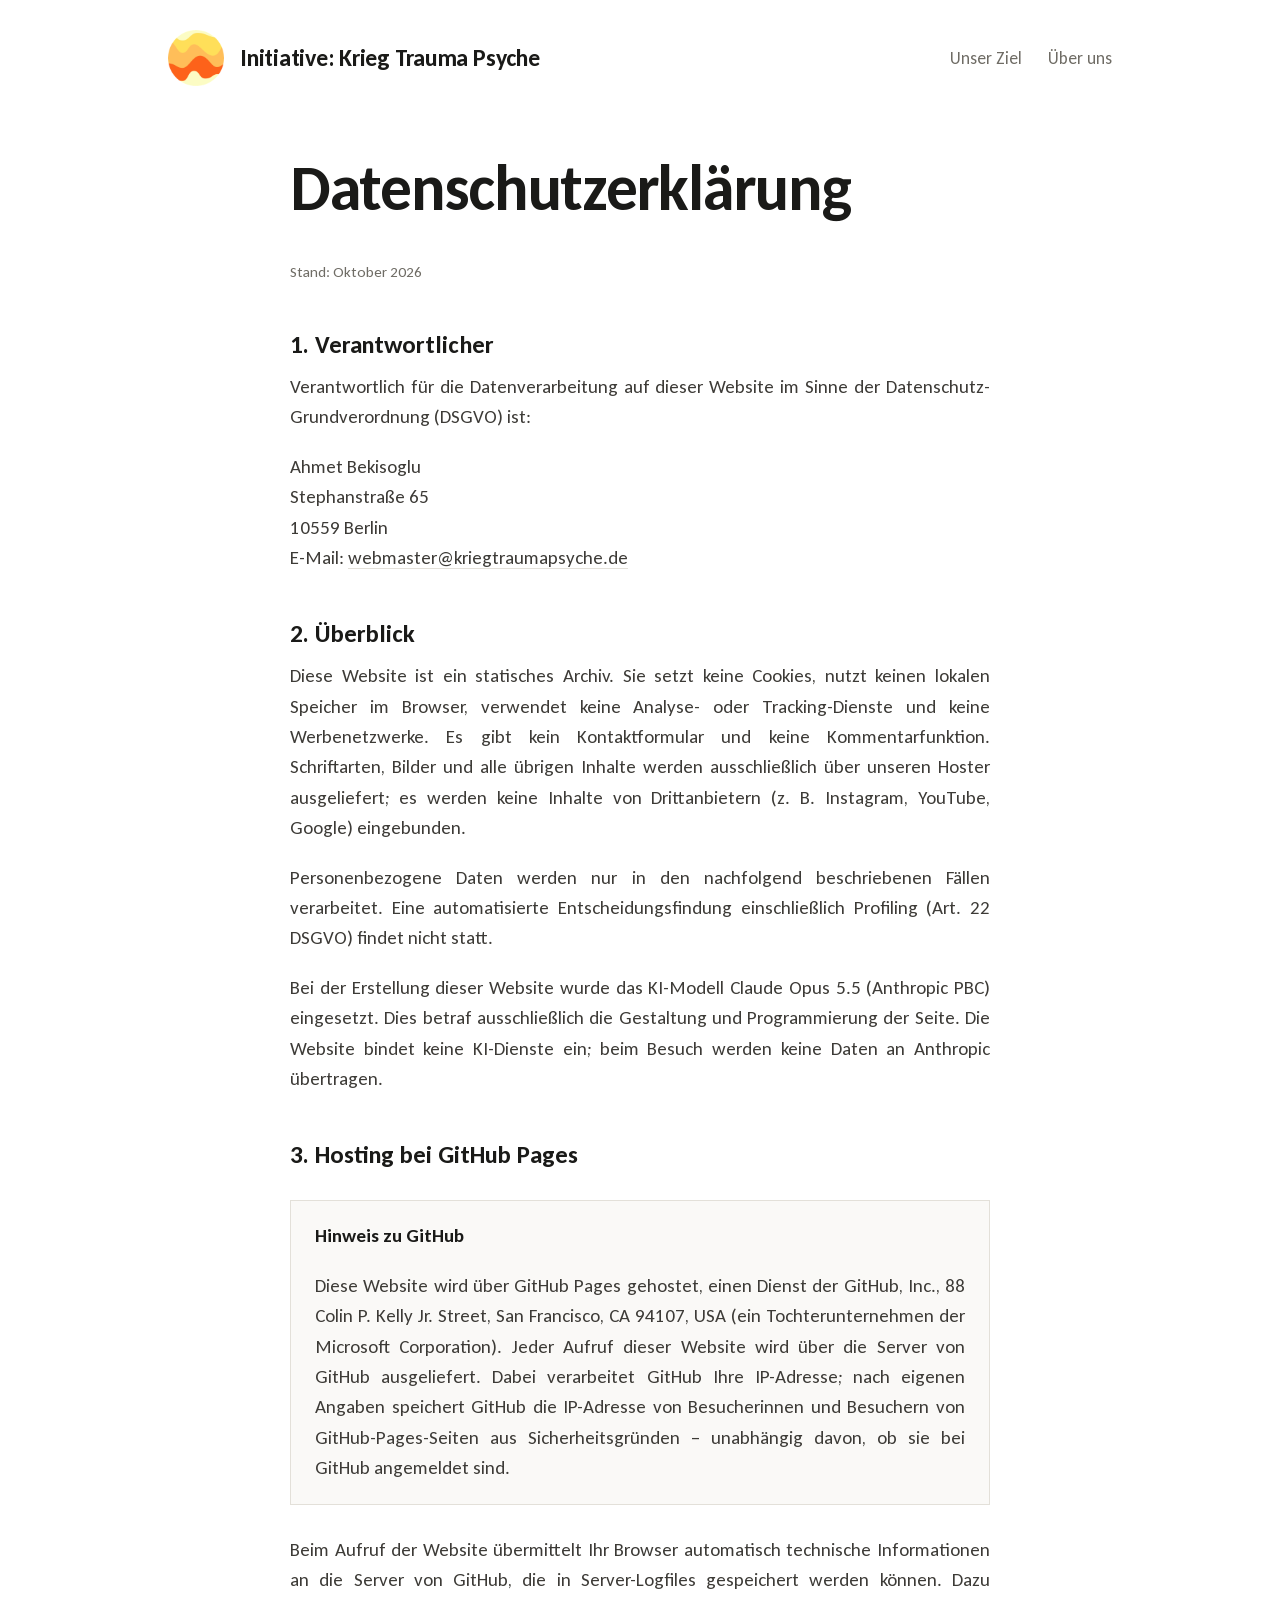
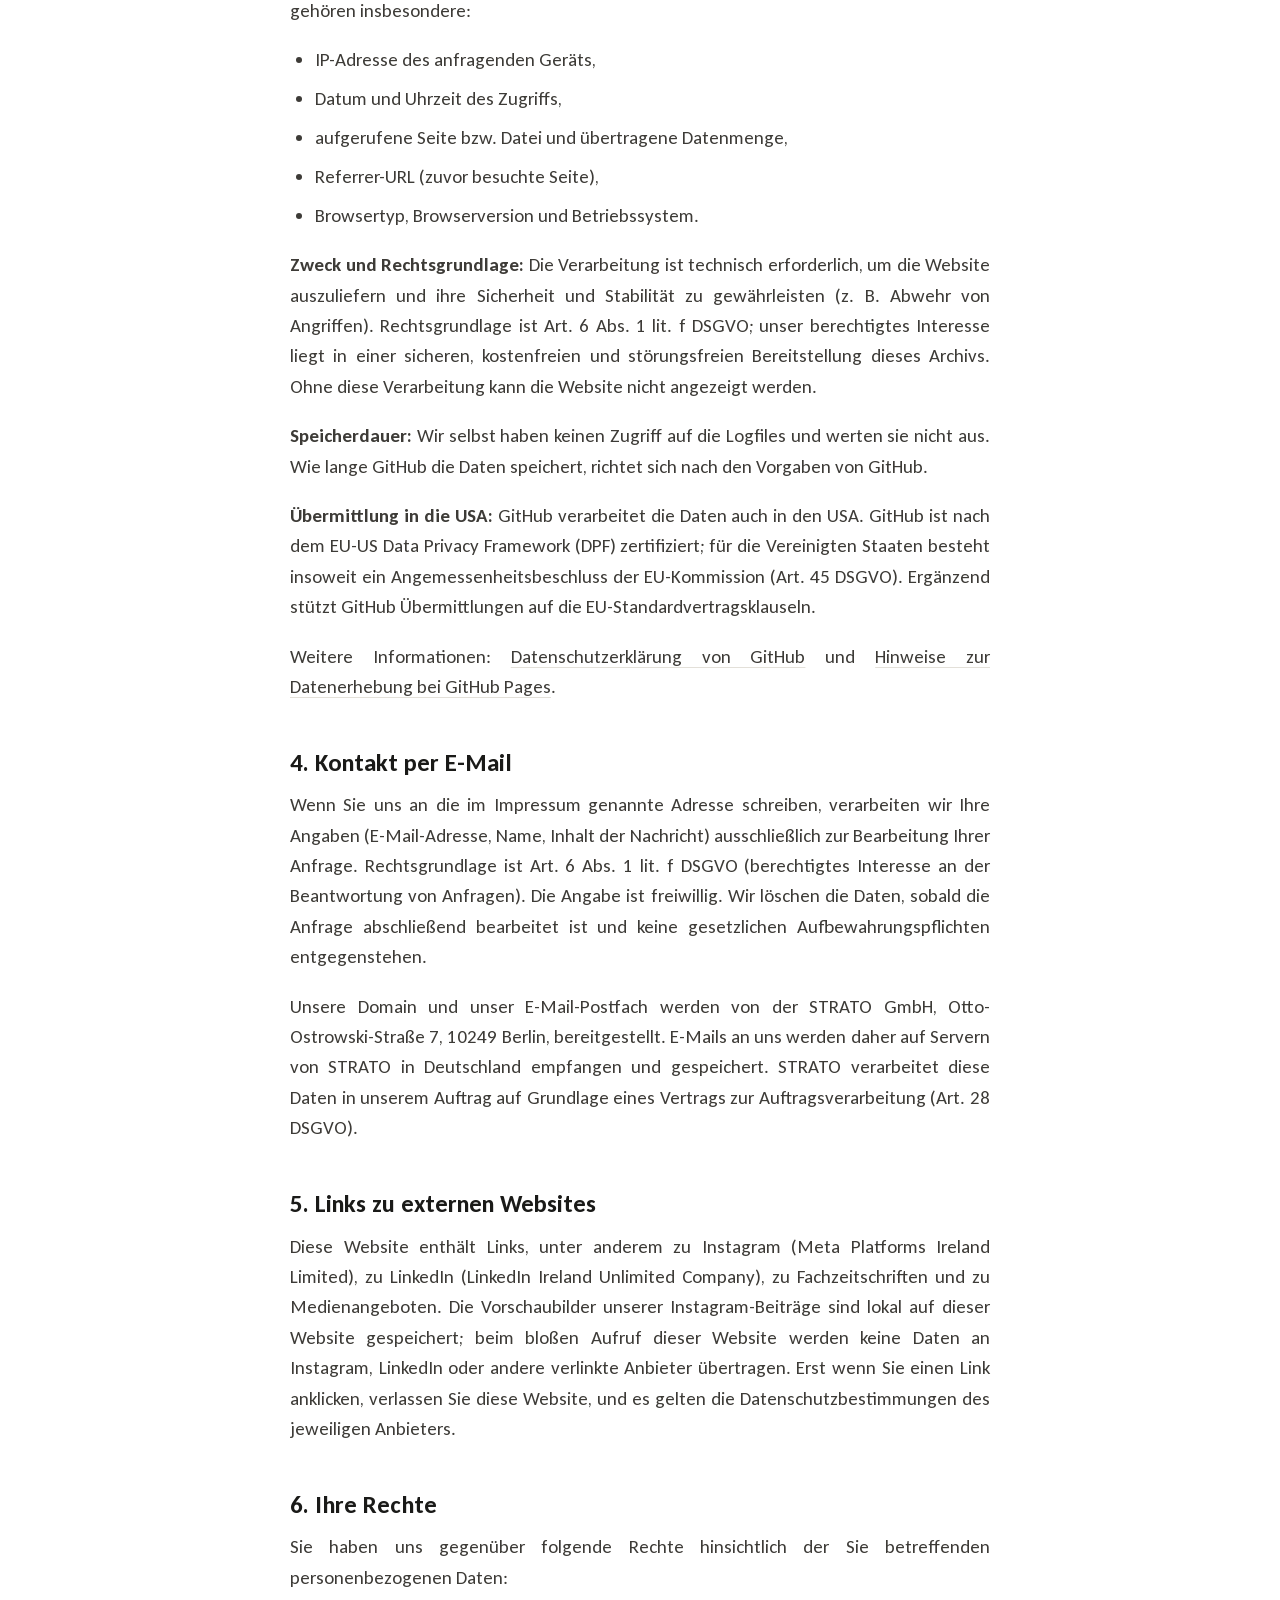
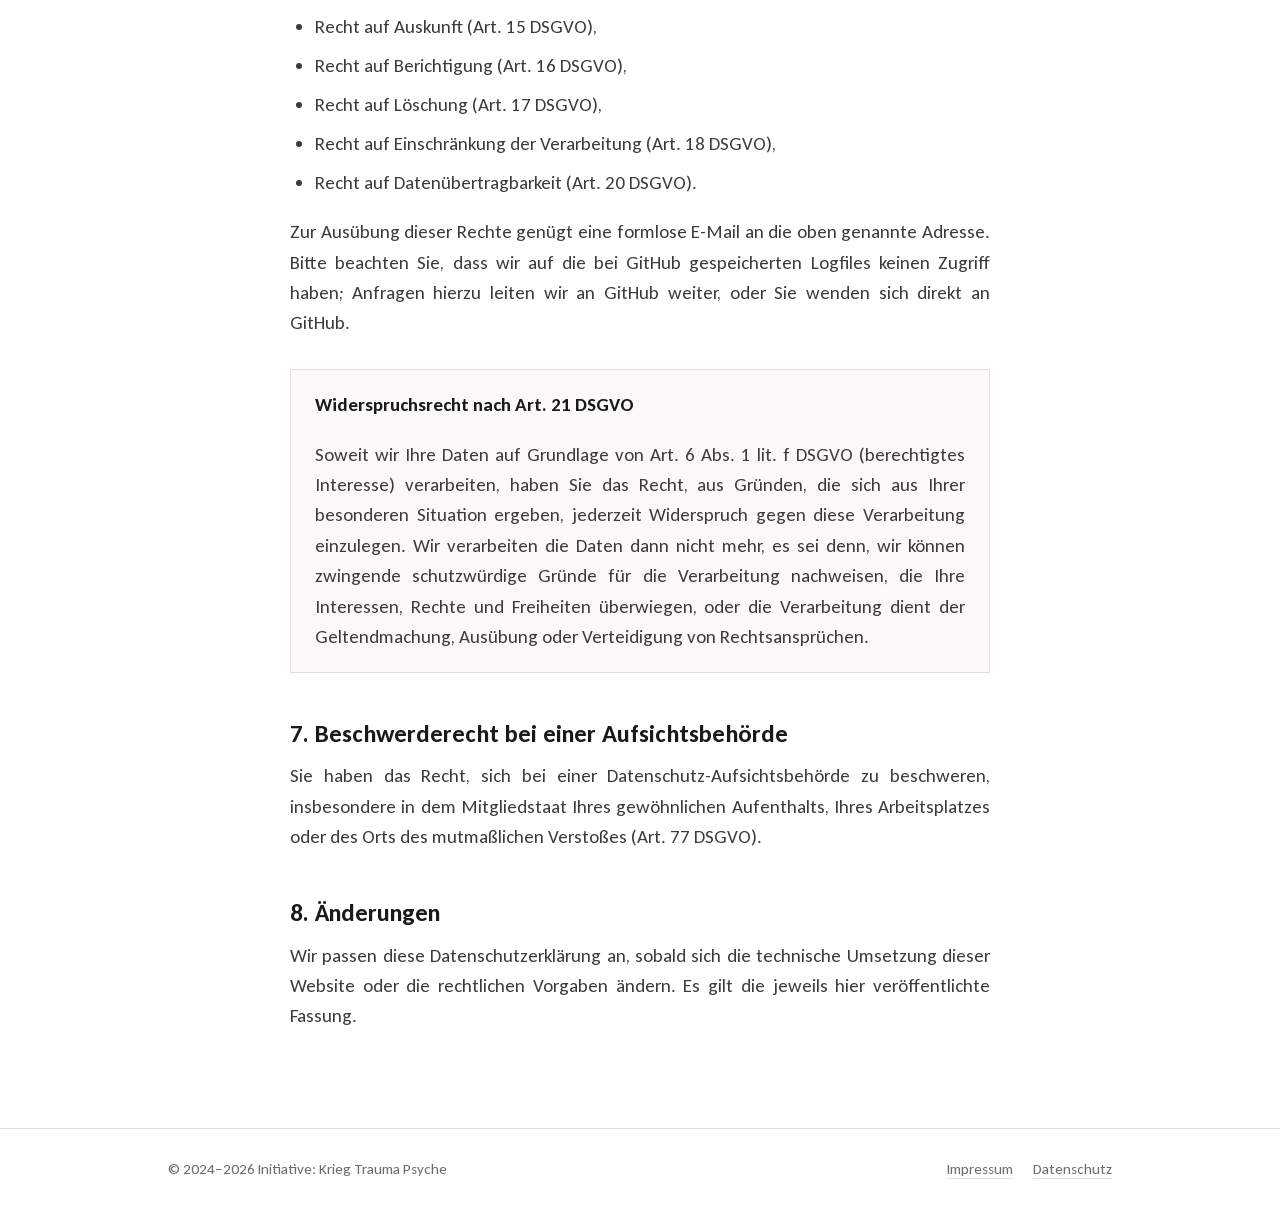
==== commit c5af10c8: "Add files via upload" ====
--- a/datenschutzerklarung/index.html
+++ b/datenschutzerklarung/index.html
@@ -40,7 +40,7 @@
         Ahmet Bekisoglu<br>
         Stephanstraße 65<br>
         10559 Berlin<br>
-        E-Mail: <a href="mailto:info@kriegtraumapsyche.de">info@kriegtraumapsyche.de</a>
+        E-Mail: <a href="mailto:webmaster@kriegtraumapsyche.de">webmaster@kriegtraumapsyche.de</a>
       </p>
 
       <h2>2. Überblick</h2>
@@ -90,7 +90,7 @@
       </div>
 
       <h2>7. Beschwerderecht bei einer Aufsichtsbehörde</h2>
-      <p>Sie haben das Recht, sich bei einer Datenschutz-Aufsichtsbehörde zu beschweren, insbesondere in dem Mitgliedstaat Ihres gewöhnlichen Aufenthalts, Ihres Arbeitsplatzes oder des Orts des mutmaßlichen Verstoßes (Art. 77 DSGVO). Für uns zuständig ist die <a href="https://www.datenschutz-berlin.de/" rel="noopener">Berliner Beauftragte für Datenschutz und Informationsfreiheit</a>.</p>
+      <p>Sie haben das Recht, sich bei einer Datenschutz-Aufsichtsbehörde zu beschweren, insbesondere in dem Mitgliedstaat Ihres gewöhnlichen Aufenthalts, Ihres Arbeitsplatzes oder des Orts des mutmaßlichen Verstoßes (Art. 77 DSGVO).</p>
 
       <h2>8. Änderungen</h2>
       <p>Wir passen diese Datenschutzerklärung an, sobald sich die technische Umsetzung dieser Website oder die rechtlichen Vorgaben ändern. Es gilt die jeweils hier veröffentlichte Fassung.</p>
--- a/assets/css/style.css
+++ b/assets/css/style.css
@@ -121,17 +121,16 @@
 .diptych img { width: 100%; aspect-ratio: 4 / 5; object-fit: cover; }
 .diptych figcaption { grid-column: 1 / -1; font-size: .85rem; color: var(--muted); }
 
-/* Auszeichnungen: offen, mit Logos der Preisgeber */
-.awards-section { padding-top: 8px; padding-bottom: 72px; }
-.awards { list-style: none; margin: 0; padding: 36px 0 0; display: grid; grid-template-columns: 1fr 1fr; border-top: 1px solid var(--line); }
-.award { padding: 0 40px; border-left: 1px solid var(--line); }
-.award:first-child { padding-left: 0; border-left: 0; }
-.award__logo { height: 64px; display: flex; align-items: center; margin-bottom: 26px; }
+/* Auszeichnungen: groß und zentriert (wie auf der alten Seite), mit Logos */
+.awards-section { padding-top: 24px; padding-bottom: 88px; text-align: center; }
+.awards__title { font-size: clamp(2rem, 4.2vw, 2.8rem); line-height: 1.15; letter-spacing: -.01em; margin: 0 0 52px; }
+.awards { list-style: none; margin: 0 auto; padding: 0; display: grid; grid-template-columns: 1fr 1fr; gap: 56px; max-width: 900px; }
+.award { display: flex; flex-direction: column; align-items: center; }
+.award__logo { height: 64px; display: flex; align-items: center; justify-content: center; margin-bottom: 24px; }
 .award__logo img { height: 100%; width: auto; }
 .award__logo img.logo-wordmark { height: 46px; }
-.award__year { font-size: .9rem; font-weight: 700; letter-spacing: .1em; color: var(--accent); margin: 0 0 4px; }
-.award__name { font-size: 1.75rem; line-height: 1.15; margin: 0 0 6px; }
-.award__note { color: var(--muted); margin: 0; }
+.award__name { font-size: clamp(1.7rem, 3vw, 2.2rem); line-height: 1.15; margin: 0 0 10px; hyphens: manual; }
+.award__note { font-size: 1.35rem; line-height: 1.35; color: var(--muted); margin: 0; }
 @media (prefers-color-scheme: dark) {
   .logo-wordmark { filter: invert(1); }  /* schwarzes Allianz-Logo hell darstellen */
 }
@@ -142,7 +141,8 @@
 .work p { font-size: 1.06rem; }
 
 /* Instagram-Archiv (lokale Vorschaubilder, keine Einbettung) */
-.insta { display: grid; grid-template-columns: repeat(3, 1fr); gap: 6px; max-width: 760px; margin: 0 0 22px; }
+.insta-section { text-align: center; }
+.insta { display: grid; grid-template-columns: repeat(3, 1fr); gap: 10px; margin: 32px 0 28px; }
 .insta a { display: block; overflow: hidden; }
 .insta img { width: 100%; aspect-ratio: 1; object-fit: cover; transition: opacity .2s ease; }
 .insta a:hover img { opacity: .82; }
@@ -190,9 +190,7 @@
 @media (max-width: 860px) {
   .intro { grid-template-columns: 1fr; gap: 36px; }
   .diptych { justify-self: start; max-width: 340px; }
-  .awards { grid-template-columns: 1fr; padding-top: 0; border-top: 0; }
-  .award, .award:first-child { padding: 30px 0 0; border-left: 0; border-top: 1px solid var(--line); }
-  .award + .award { margin-top: 30px; }
+  .awards { grid-template-columns: 1fr; gap: 48px; }
   .work { grid-template-columns: 1fr; gap: 36px; }
 }
 
@@ -211,10 +209,11 @@
   .section { padding-top: 48px; padding-bottom: 48px; }
   .awards-section { padding-bottom: 52px; }
   .section__lead { font-size: 1.22rem; margin-bottom: 30px; }
-  .award__logo { height: 52px; margin-bottom: 20px; }
+  .awards__title { margin-bottom: 36px; }
+  .award__logo { height: 52px; margin-bottom: 18px; }
   .award__logo img.logo-wordmark { height: 38px; }
-  .award__name { font-size: 1.45rem; }
-  .insta { gap: 4px; }
+  .award__note { font-size: 1.2rem; }
+  .insta { gap: 4px; margin: 24px 0 20px; }
   .team { gap: 20px; }
   .person img { width: 104px; height: 104px; margin-bottom: 14px; }
   .person h3 { font-size: 1.2rem; }
